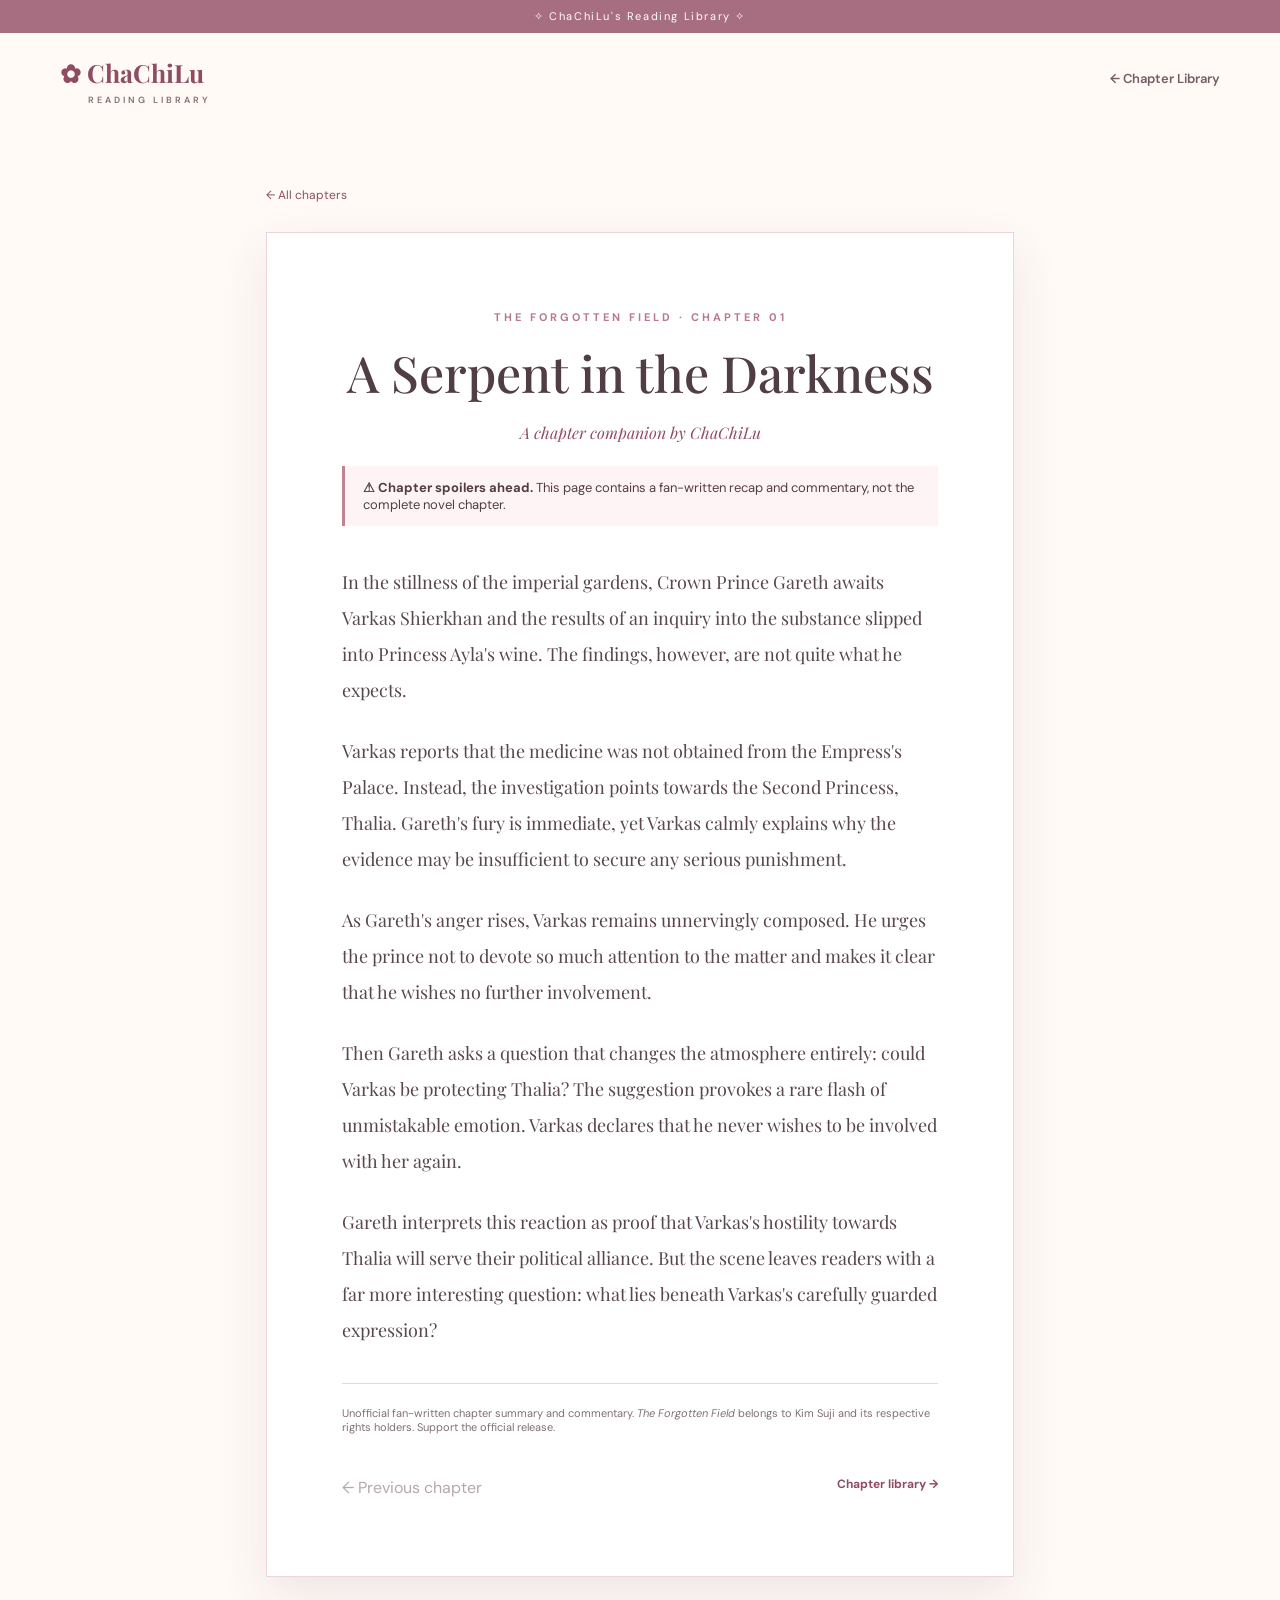
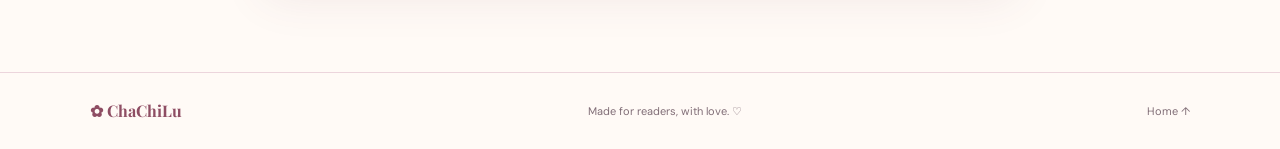
==== chapters/chapter-1.html @ 2f3c21c4 "Add files via upload" ====
<!doctype html><html lang="en"><head><meta charset="utf-8"><meta name="viewport" content="width=device-width,initial-scale=1"><title>Chapter 1 — A Serpent in the Darkness | ChaChiLu</title><link rel="stylesheet" href="../styles.css"></head><body><div class="announcement">✧ ChaChiLu's Reading Library ✧</div><header class="header"><a class="brand" href="../index.html">✿ ChaChiLu <span>READING LIBRARY</span></a><nav style="display:flex"><a href="../index.html#chapters">← Chapter Library</a></nav></header><main class="reader"><a class="reader-top" href="../index.html#chapters">← All chapters</a><article class="reader-panel"><span class="eyebrow">THE FORGOTTEN FIELD · CHAPTER 01</span><h1>A Serpent in the Darkness</h1><p class="subtitle">A chapter companion by ChaChiLu</p><div class="spoiler"><strong>⚠ Chapter spoilers ahead.</strong> This page contains a fan-written recap and commentary, not the complete novel chapter.</div><div class="reader-body"><p>In the stillness of the imperial gardens, Crown Prince Gareth awaits Varkas Shierkhan and the results of an inquiry into the substance slipped into Princess Ayla's wine. The findings, however, are not quite what he expects.</p><p>Varkas reports that the medicine was not obtained from the Empress's Palace. Instead, the investigation points towards the Second Princess, Thalia. Gareth's fury is immediate, yet Varkas calmly explains why the evidence may be insufficient to secure any serious punishment.</p><p>As Gareth's anger rises, Varkas remains unnervingly composed. He urges the prince not to devote so much attention to the matter and makes it clear that he wishes no further involvement.</p><p>Then Gareth asks a question that changes the atmosphere entirely: could Varkas be protecting Thalia? The suggestion provokes a rare flash of unmistakable emotion. Varkas declares that he never wishes to be involved with her again.</p><p>Gareth interprets this reaction as proof that Varkas's hostility towards Thalia will serve their political alliance. But the scene leaves readers with a far more interesting question: what lies beneath Varkas's carefully guarded expression?</p></div><div class="reader-disclaimer">Unofficial fan-written chapter summary and commentary. <em>The Forgotten Field</em> belongs to Kim Suji and its respective rights holders. Support the official release.</div><div class="reader-nav"><span class="disabled">← Previous chapter</span><a href="../index.html#chapters">Chapter library →</a></div></article></main><footer>✿ ChaChiLu <span>Made for readers, with love. ♡</span><a href="../index.html">Home ↑</a></footer></body></html>
---- styles.css ----
@import url('https://fonts.googleapis.com/css2?family=DM+Sans:wght@400;500;600;700&family=Great+Vibes&family=Playfair+Display:ital,wght@0,400;0,500;0,600;0,700;1,400;1,500&display=swap');
:root{--pink:#b9798b;--rose:#8e4d63;--cream:#fffaf6;--paper:#fffdfb;--ink:#513d46;--muted:#816e77;--line:#ecd5dc;--shadow:0 18px 45px rgba(119,66,83,.11)}*{box-sizing:border-box}html{scroll-behavior:smooth}body{margin:0;background:var(--cream);color:var(--ink);font-family:'DM Sans',sans-serif;line-height:1.7}a{color:inherit;text-decoration:none}.announcement{background:#a76d80;color:white;text-align:center;padding:7px 12px;font-size:11px;letter-spacing:1.6px}.header{display:flex;align-items:center;justify-content:space-between;gap:20px;max-width:1220px;margin:auto;padding:19px 30px}.brand{font-family:'Playfair Display',serif;font-weight:700;font-size:25px;color:var(--rose);white-space:nowrap}.brand span{display:block;font:600 9px 'DM Sans',sans-serif;letter-spacing:3px;margin-left:28px;color:var(--muted)}nav{display:flex;gap:32px}nav a{font-size:13px;font-weight:600;color:#745c66}nav a:hover{color:var(--rose)}.menu{display:none;background:transparent;border:0;color:var(--rose);font-size:26px}.hero{position:relative;overflow:hidden;min-height:640px;background:radial-gradient(circle at 0 95%,#f2d7dd 0,transparent 38%),linear-gradient(115deg,#fffaf7,#f9e8eb);border-top:1px solid var(--line);border-bottom:1px solid var(--line);display:grid;grid-template-columns:1.15fr .85fr;align-items:center;gap:40px;padding:60px max(32px,calc((100vw - 1120px)/2))}.hero:before,.hero:after{content:'❀';position:absolute;color:#ddb5c0;opacity:.25;font-size:210px;pointer-events:none}.hero:before{left:-70px;bottom:-90px}.hero:after{right:-65px;top:-105px}.hero-copy,.cover-wrap{position:relative;z-index:1}.eyebrow{font-size:11px;letter-spacing:3px;font-weight:700;color:var(--pink)}h1,h2,h3{font-family:'Playfair Display',serif;line-height:1.2}h1{font-size:clamp(45px,5.5vw,77px);font-weight:500;letter-spacing:-2px;margin:24px 0 8px}h1 em{display:block;color:var(--rose);font-weight:400}.flourish{color:#c995a4;letter-spacing:3px;margin:22px 0}.hero-lead{font-family:'Playfair Display',serif;font-style:italic;font-size:23px;color:var(--rose)}.hero-copy>p:not(.hero-lead){max-width:480px;color:var(--muted);font-size:14px}.actions{display:flex;gap:12px;flex-wrap:wrap;margin-top:30px}.btn{padding:13px 22px;border-radius:4px;font-size:12px;font-weight:700;letter-spacing:.4px}.primary{background:var(--rose);color:white}.secondary{border:1px solid #cda5b1;color:var(--rose);background:#fff9f8}.btn:hover{filter:brightness(.95)}.mini{margin-top:30px;font-size:11px;color:#ad8591}.cover-wrap{max-width:345px;justify-self:center;width:100%}.cover-frame{position:relative;border:9px solid #fff;border-radius:180px 180px 10px 10px;box-shadow:var(--shadow);overflow:hidden;aspect-ratio:3/4.1;background:#caa7ad}.cover-frame img{width:100%;height:100%;object-fit:cover;object-position:center}.cover-label{position:absolute;bottom:0;left:0;right:0;text-align:center;padding:30px 5px 16px;background:linear-gradient(transparent,rgba(29,18,26,.85));color:white;font:600 17px 'Playfair Display',serif;letter-spacing:2px}.cover-label small{display:block;font:500 8px 'DM Sans',sans-serif;letter-spacing:2px;margin-top:4px}.cover-caption{text-align:center;color:#9b8490;font-size:10px;margin-top:10px}.library{max-width:1150px;margin:auto;padding:95px 30px}.section-top{text-align:center}.section-top h2,.about h2{font-size:clamp(30px,4vw,46px);font-weight:500;margin:14px 0}.section-top p{color:var(--muted);font-size:14px}.controls{display:flex;justify-content:space-between;align-items:center;gap:20px;margin:45px 0 25px}.search{display:flex;align-items:center;gap:12px;border:1px solid var(--line);background:white;border-radius:7px;padding:12px 17px;max-width:460px;flex:1;color:var(--rose)}.search span{font-size:24px;line-height:1}.search input{width:100%;outline:0;border:0;font:13px 'DM Sans',sans-serif;color:var(--ink)}.count{font-size:12px;color:var(--muted)}.chapter-grid{display:grid;grid-template-columns:repeat(3,minmax(0,1fr));gap:20px}.chapter-card{background:var(--paper);padding:29px;border:1px solid var(--line);border-radius:10px;box-shadow:0 6px 24px rgba(119,66,83,.04);transition:transform .2s,box-shadow .2s}.chapter-card:hover{transform:translateY(-4px);box-shadow:var(--shadow)}.chapter-kicker{color:var(--pink);letter-spacing:2px;font-size:10px;font-weight:700}.chapter-card h3{font-size:23px;font-weight:500;margin:18px 0 10px}.chapter-card p{color:var(--muted);font-size:13px;min-height:45px}.chapter-link{display:inline-block;color:var(--rose);font-size:12px;font-weight:700;margin-top:14px}.empty,.note{text-align:center;color:var(--muted);font-size:13px;margin-top:35px}.about{background:#f5e3e7;padding:80px 24px}.about-card{max-width:780px;margin:auto;text-align:center;border:1px solid #d9aebc;background:rgba(255,253,251,.6);padding:55px 60px;outline:7px solid rgba(255,255,255,.35)}.about-card p{font-size:14px;color:#715763}.signature{font-family:'Great Vibes',cursive;font-size:30px!important;color:var(--rose)!important}.credits{max-width:920px;margin:auto;padding:70px 30px}.credits h2{font-size:28px;font-weight:500}.credits p{font-size:12px;color:var(--muted)}footer{border-top:1px solid var(--line);padding:24px max(25px,calc((100vw - 1100px)/2));display:flex;justify-content:space-between;align-items:center;gap:15px;color:var(--rose);font-family:'Playfair Display',serif;font-weight:700}footer span,footer a{font:11px 'DM Sans',sans-serif;color:var(--muted)}.reader{max-width:800px;margin:55px auto 95px;padding:0 26px}.reader-top{color:var(--rose);font-size:12px}.reader-panel{margin-top:25px;background:white;border:1px solid var(--line);box-shadow:var(--shadow);padding:clamp(25px,6vw,75px)}.reader-panel .eyebrow{text-align:center;display:block}.reader-panel h1{font-size:clamp(34px,5vw,50px);text-align:center;letter-spacing:0;margin:16px 0}.reader-panel .subtitle{text-align:center;font-family:'Playfair Display',serif;color:var(--rose);font-style:italic}.reader-body{font-family:'Playfair Display',serif;font-size:18px;line-height:2;color:#59454e;margin-top:38px}.reader-body p{margin:0 0 25px}.spoiler{background:#fff4f5;border-left:3px solid #bf8395;padding:13px 18px;font:13px 'DM Sans',sans-serif;margin:20px 0}.reader-nav{display:flex;justify-content:space-between;gap:10px;margin-top:40px}.reader-nav a{color:var(--rose);font-size:12px;font-weight:700}.reader-nav .disabled{color:#b7a6ae}.reader-disclaimer{font:11px 'DM Sans',sans-serif;color:var(--muted);border-top:1px solid var(--line);padding-top:22px;margin-top:35px}@media(max-width:800px){.hero{grid-template-columns:1fr;text-align:center;padding:55px 25px}.hero-copy>p:not(.hero-lead){margin-left:auto;margin-right:auto}.actions{justify-content:center}.cover-wrap{max-width:280px}.chapter-grid{grid-template-columns:repeat(2,minmax(0,1fr))}.header{padding:15px 20px}.menu{display:block}nav{display:none;position:absolute;top:104px;left:0;right:0;z-index:10;background:var(--cream);padding:22px;box-shadow:var(--shadow);flex-direction:column;gap:18px}nav.open{display:flex}}@media(max-width:550px){.chapter-grid{grid-template-columns:1fr}.controls{align-items:stretch;flex-direction:column}.count{text-align:right}.library{padding:65px 20px}.about-card{padding:35px 22px}footer{flex-wrap:wrap}.reader{margin-top:30px}}

/* Original text-only floral cover, no copyrighted images */
.cover-frame{background:radial-gradient(circle at 50% 30%,#fff9f5 0%,#f6dbe3 52%,#dcaebd 100%);border:9px solid white;}
.ornate-art{height:100%;display:flex;flex-direction:column;align-items:center;justify-content:center;text-align:center;color:#98576d;border:2px solid rgba(166,99,120,.4);margin:13px;border-radius:160px 160px 4px 4px;padding:20px 8px;gap:12px;}
.ornate-top{font-size:25px;letter-spacing:12px}.ornate-flower{font-size:100px;line-height:1;color:#c17c94;text-shadow:0 4px 15px #fff}.ornate-name{font:italic 37px Georgia,serif}.ornate-line{letter-spacing:9px}.ornate-bottom{font-size:9px;letter-spacing:2px}.cover-label{background:linear-gradient(transparent,rgba(105,49,75,.82));}
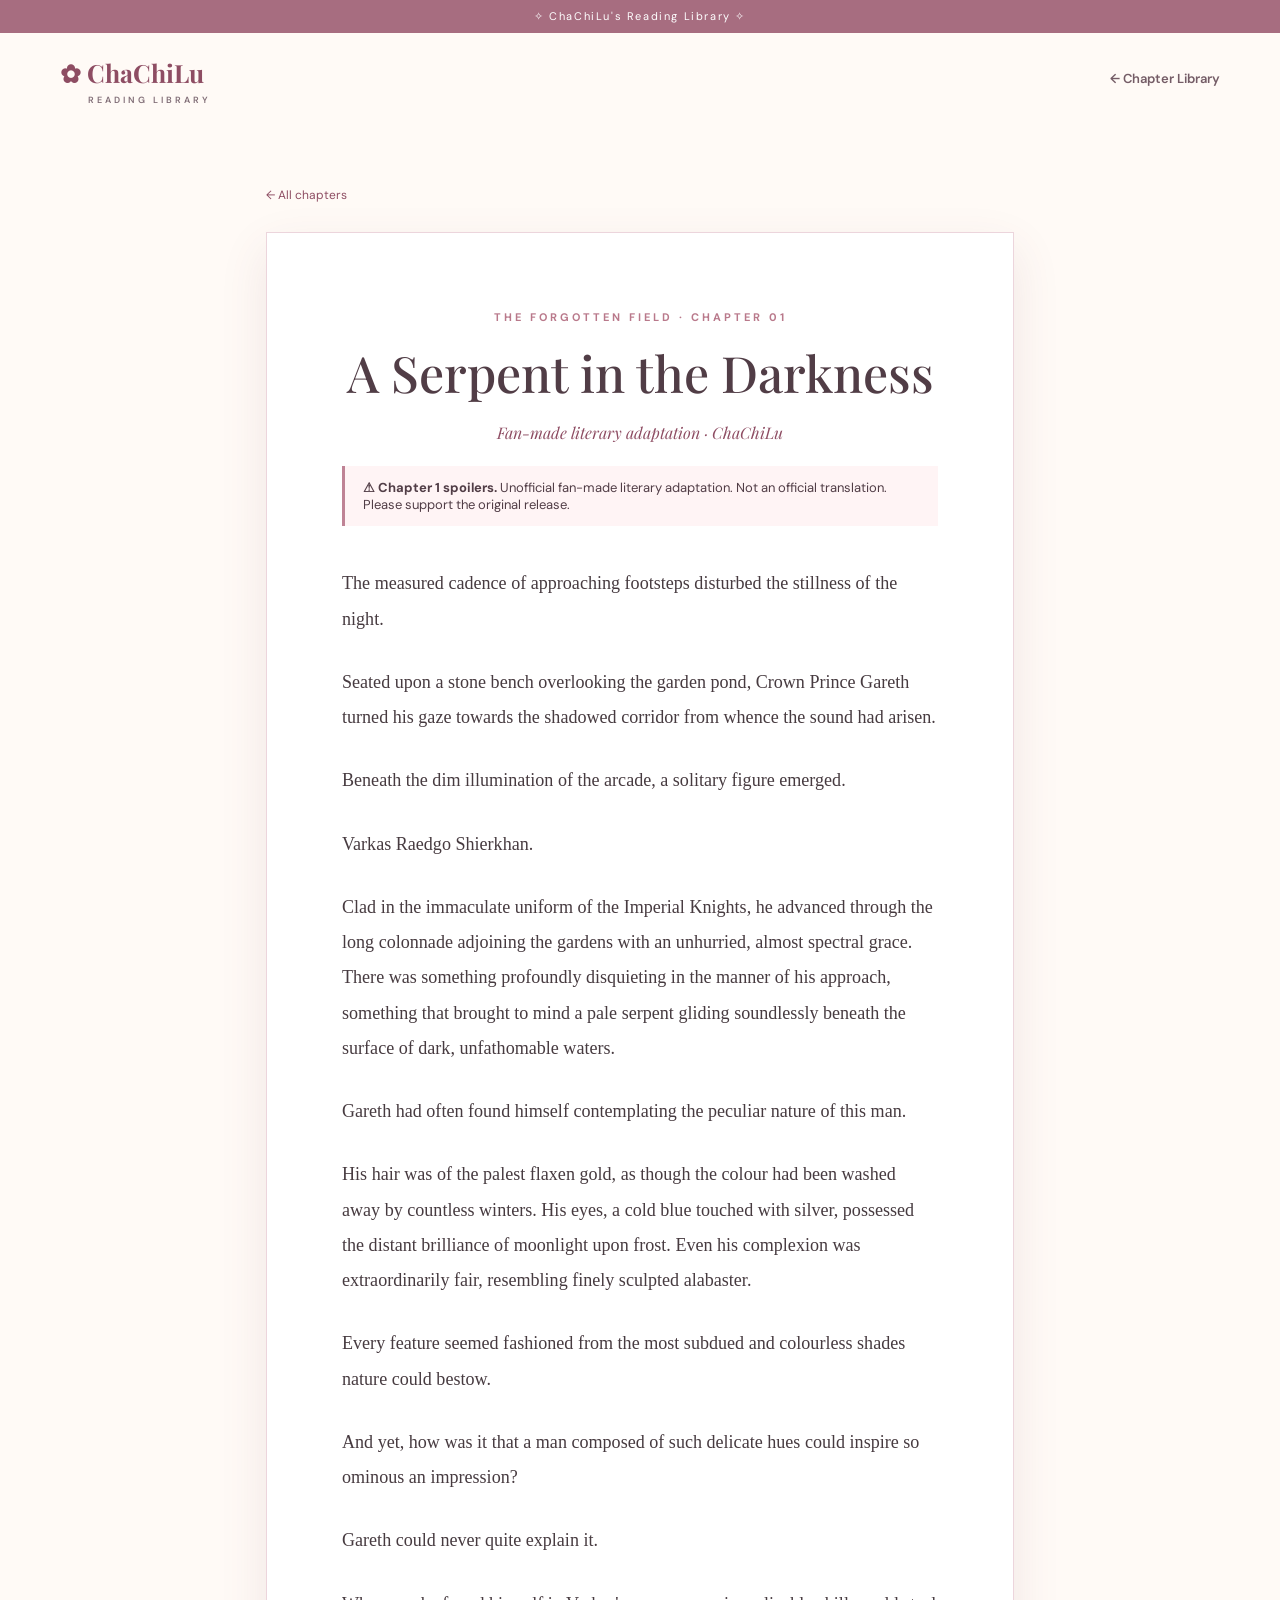
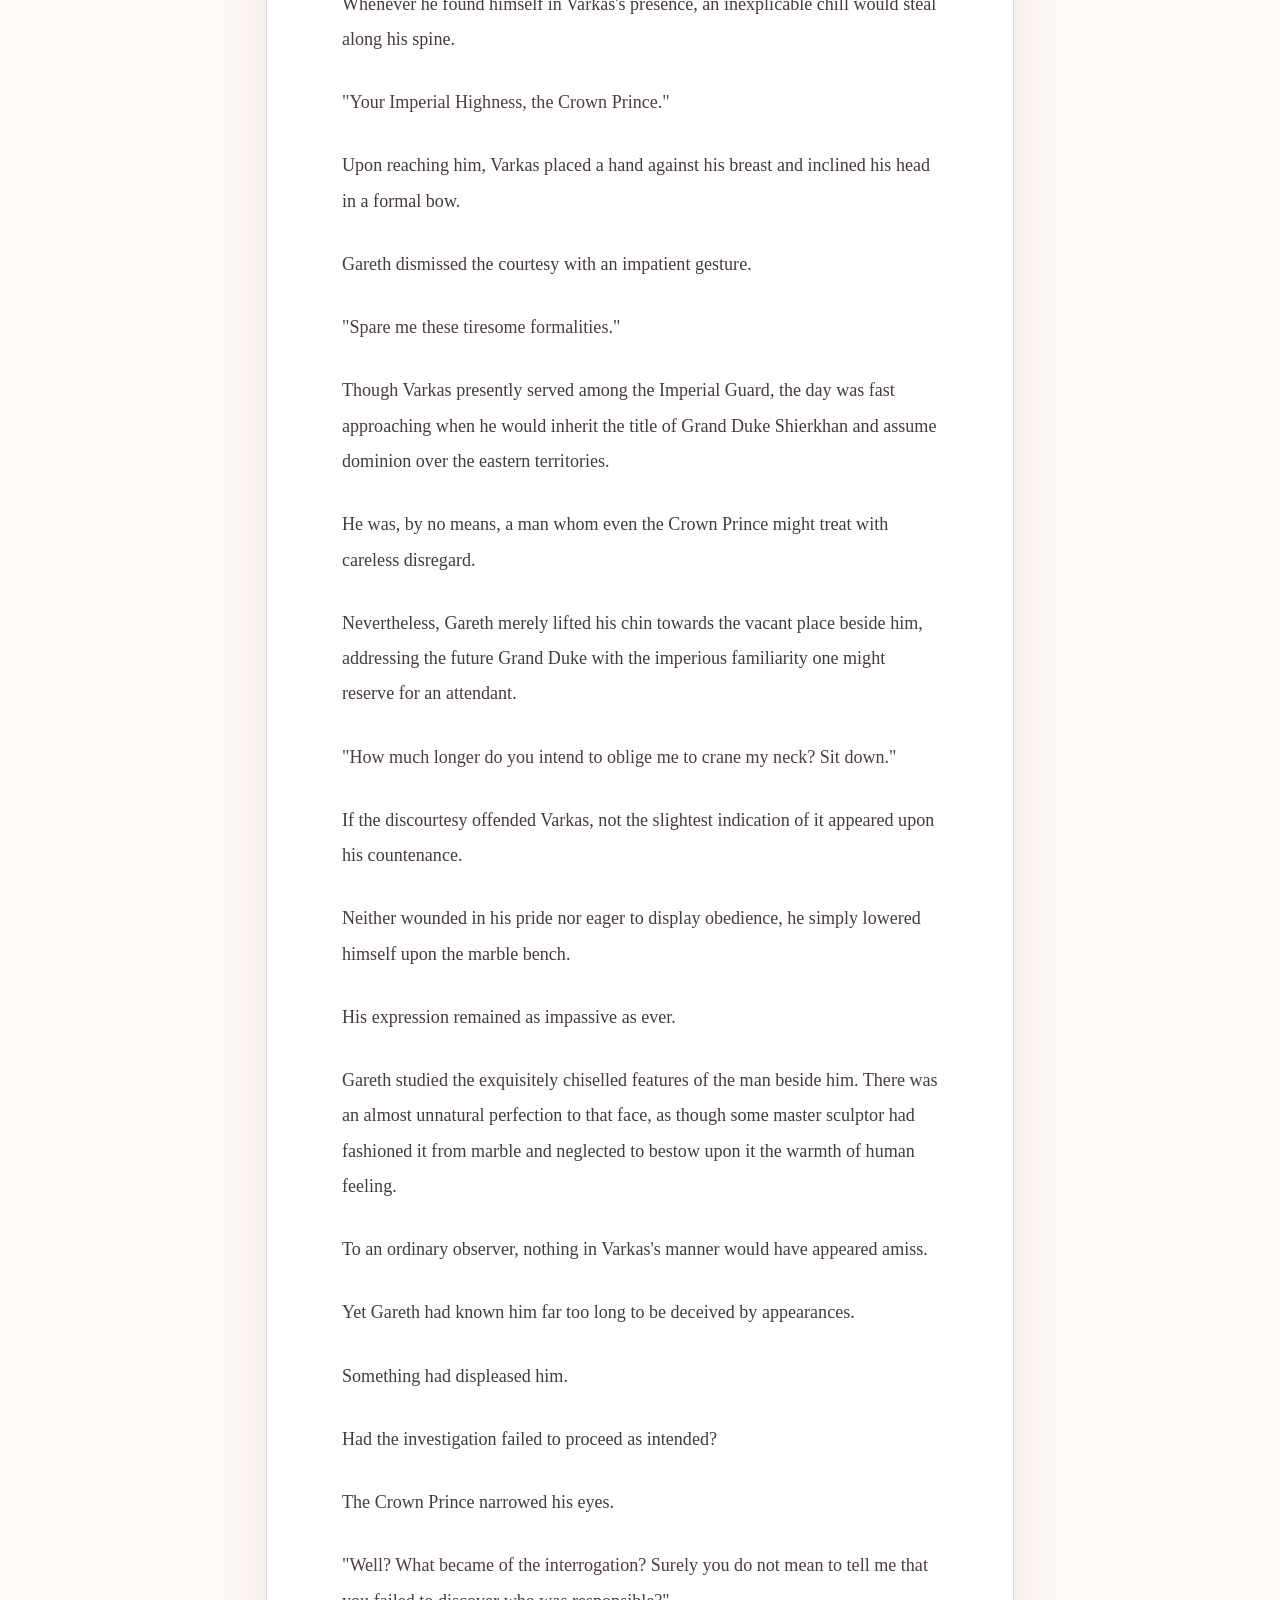
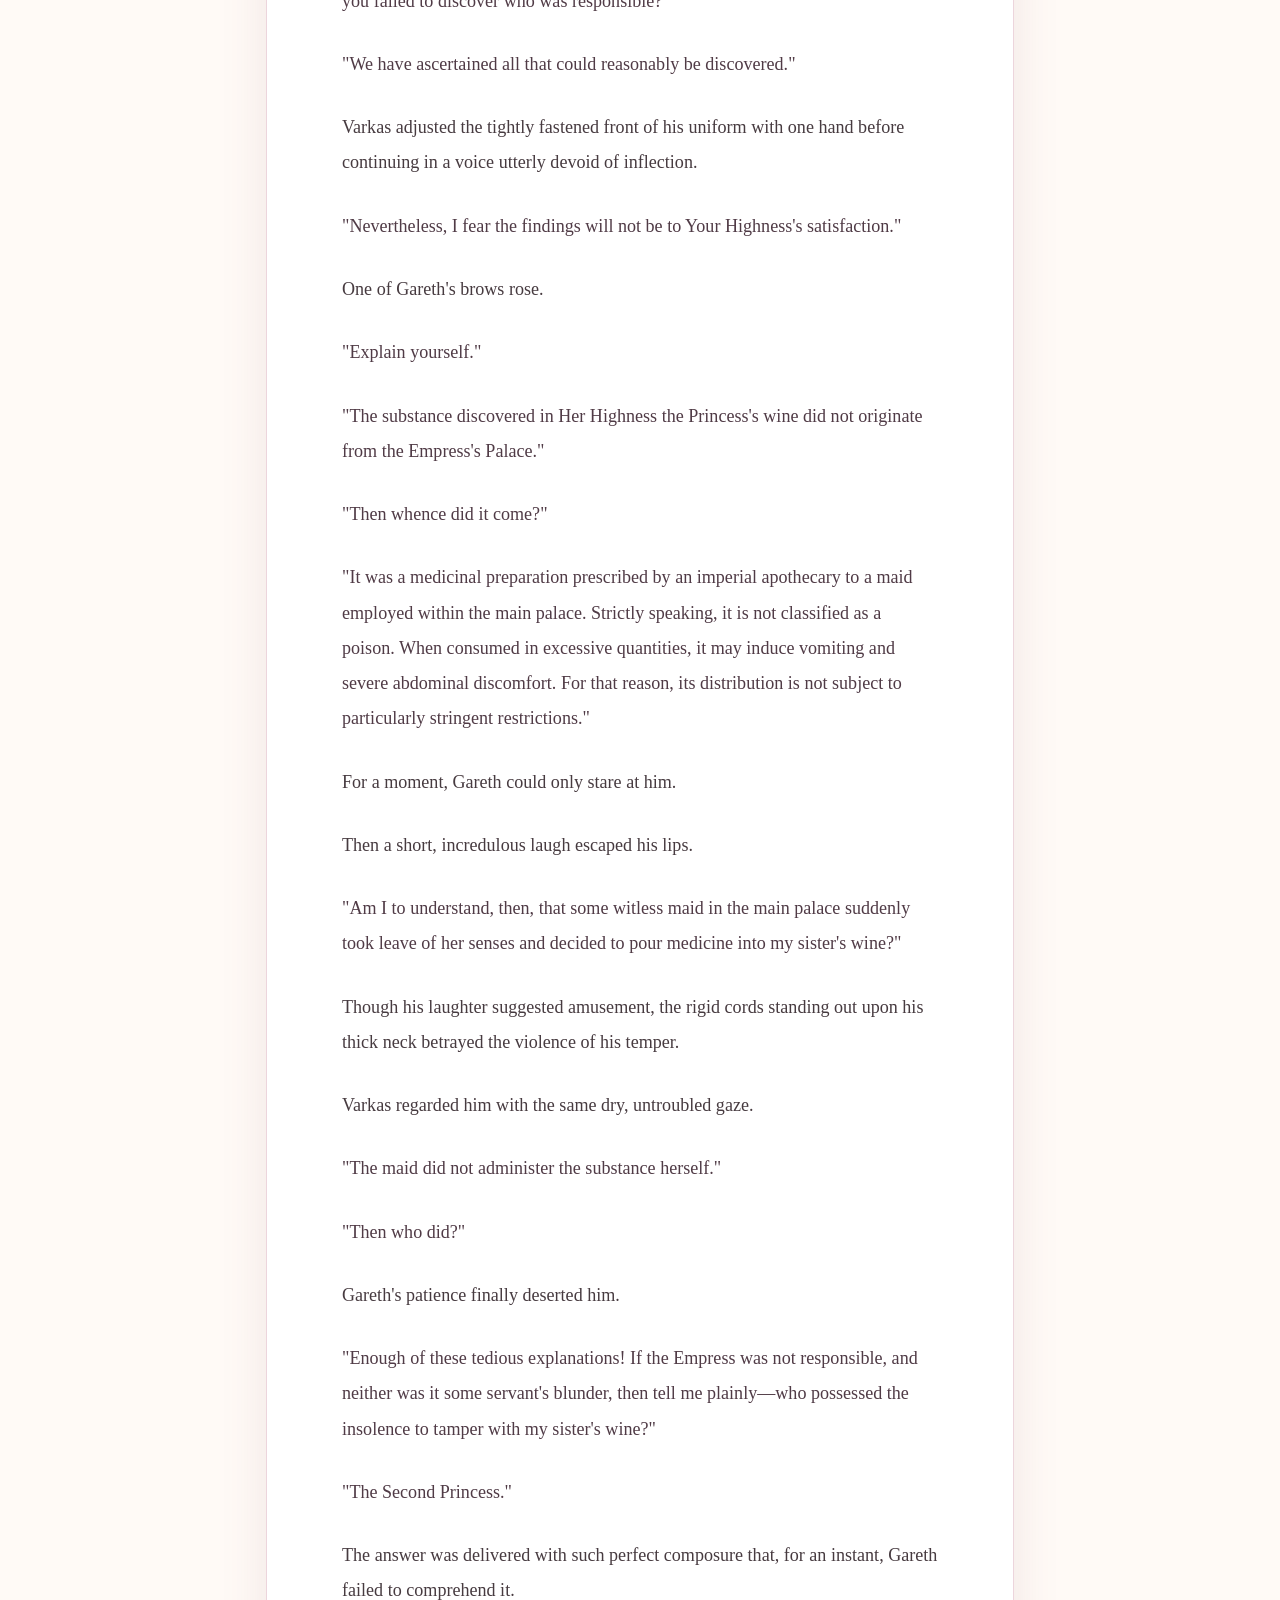
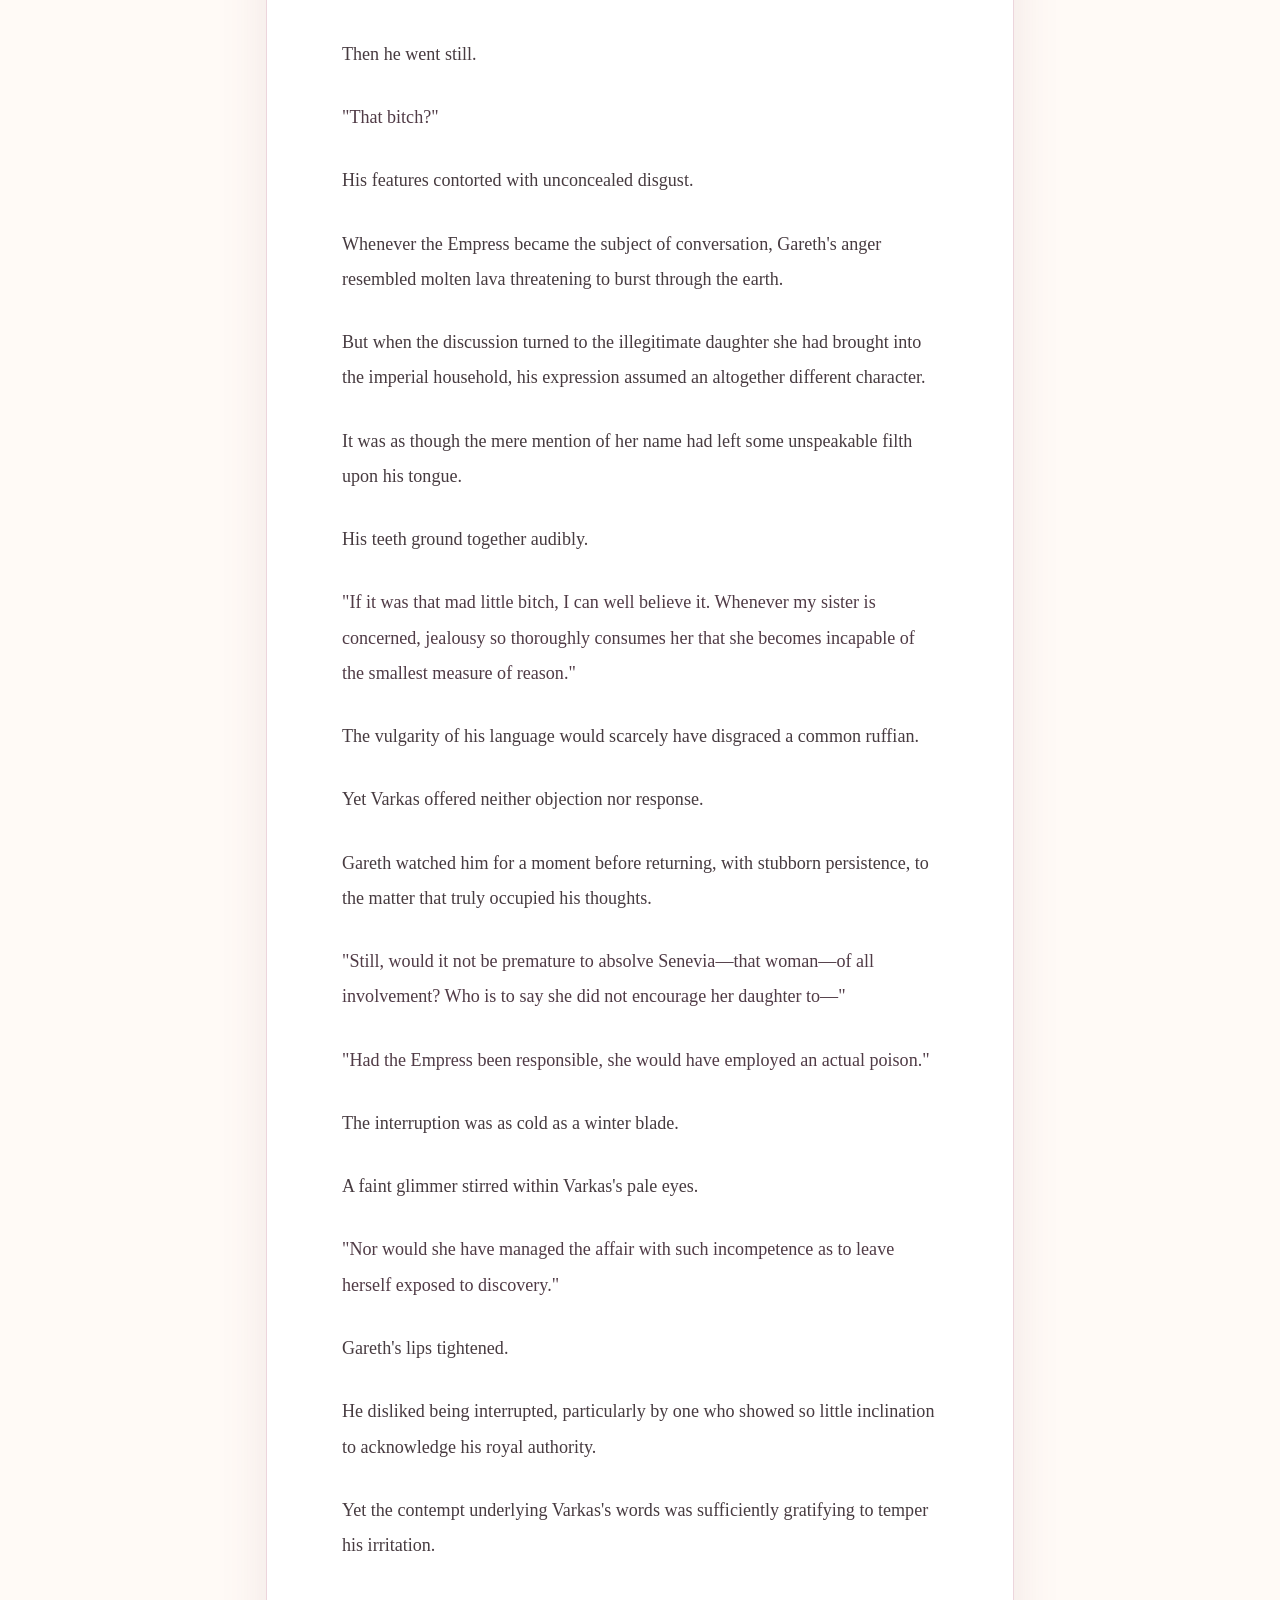
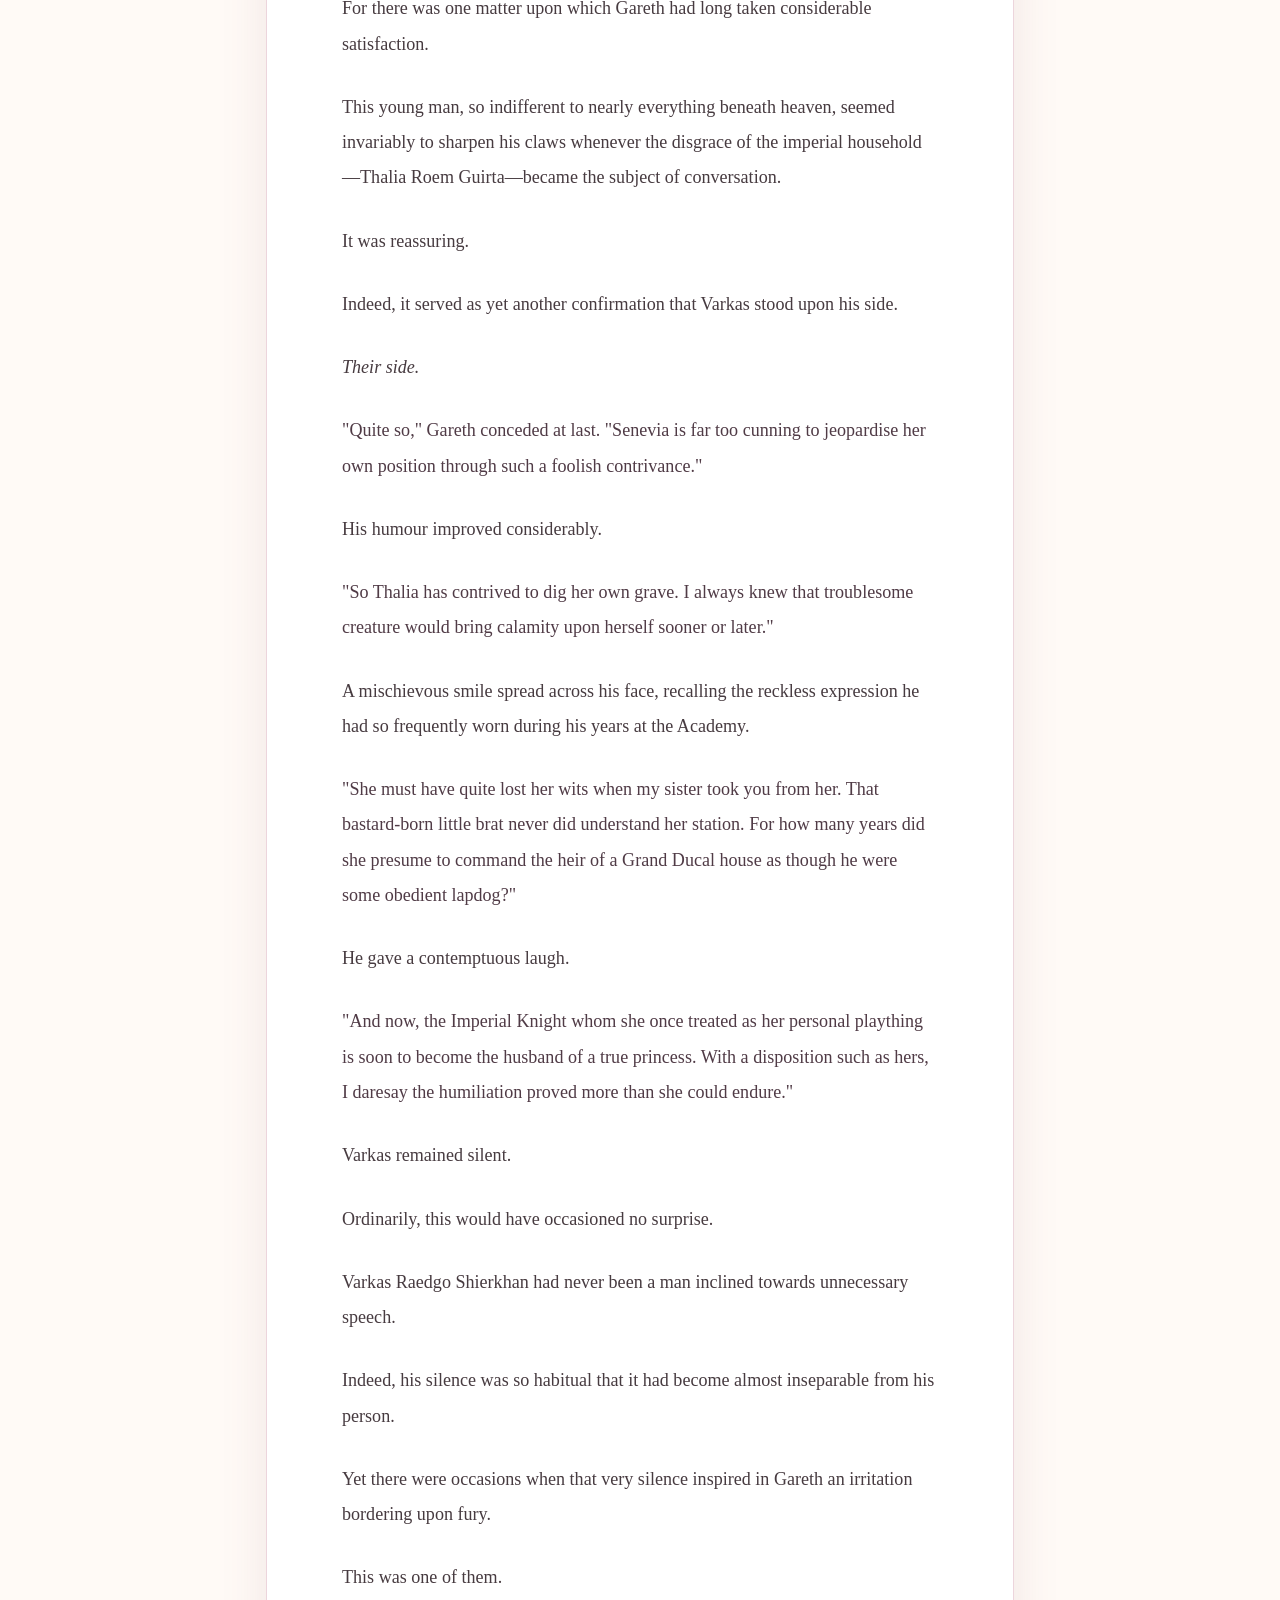
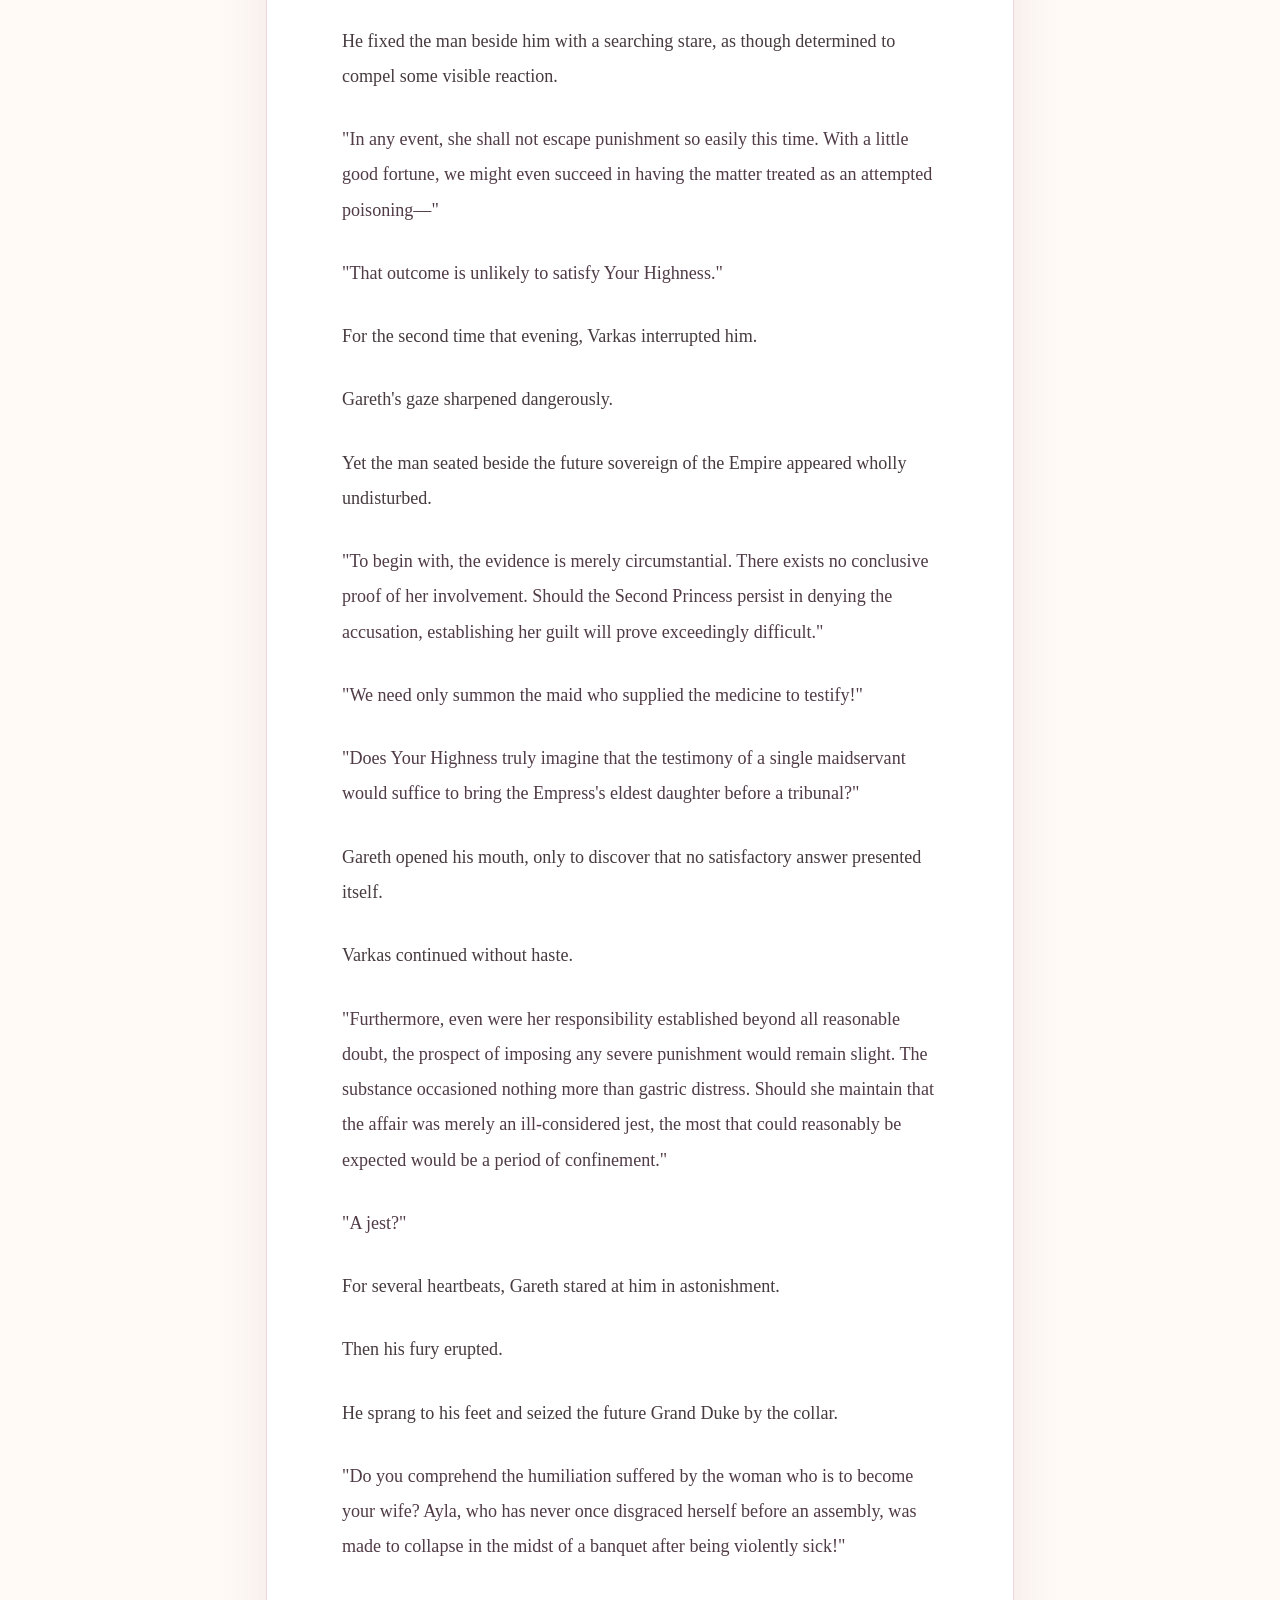
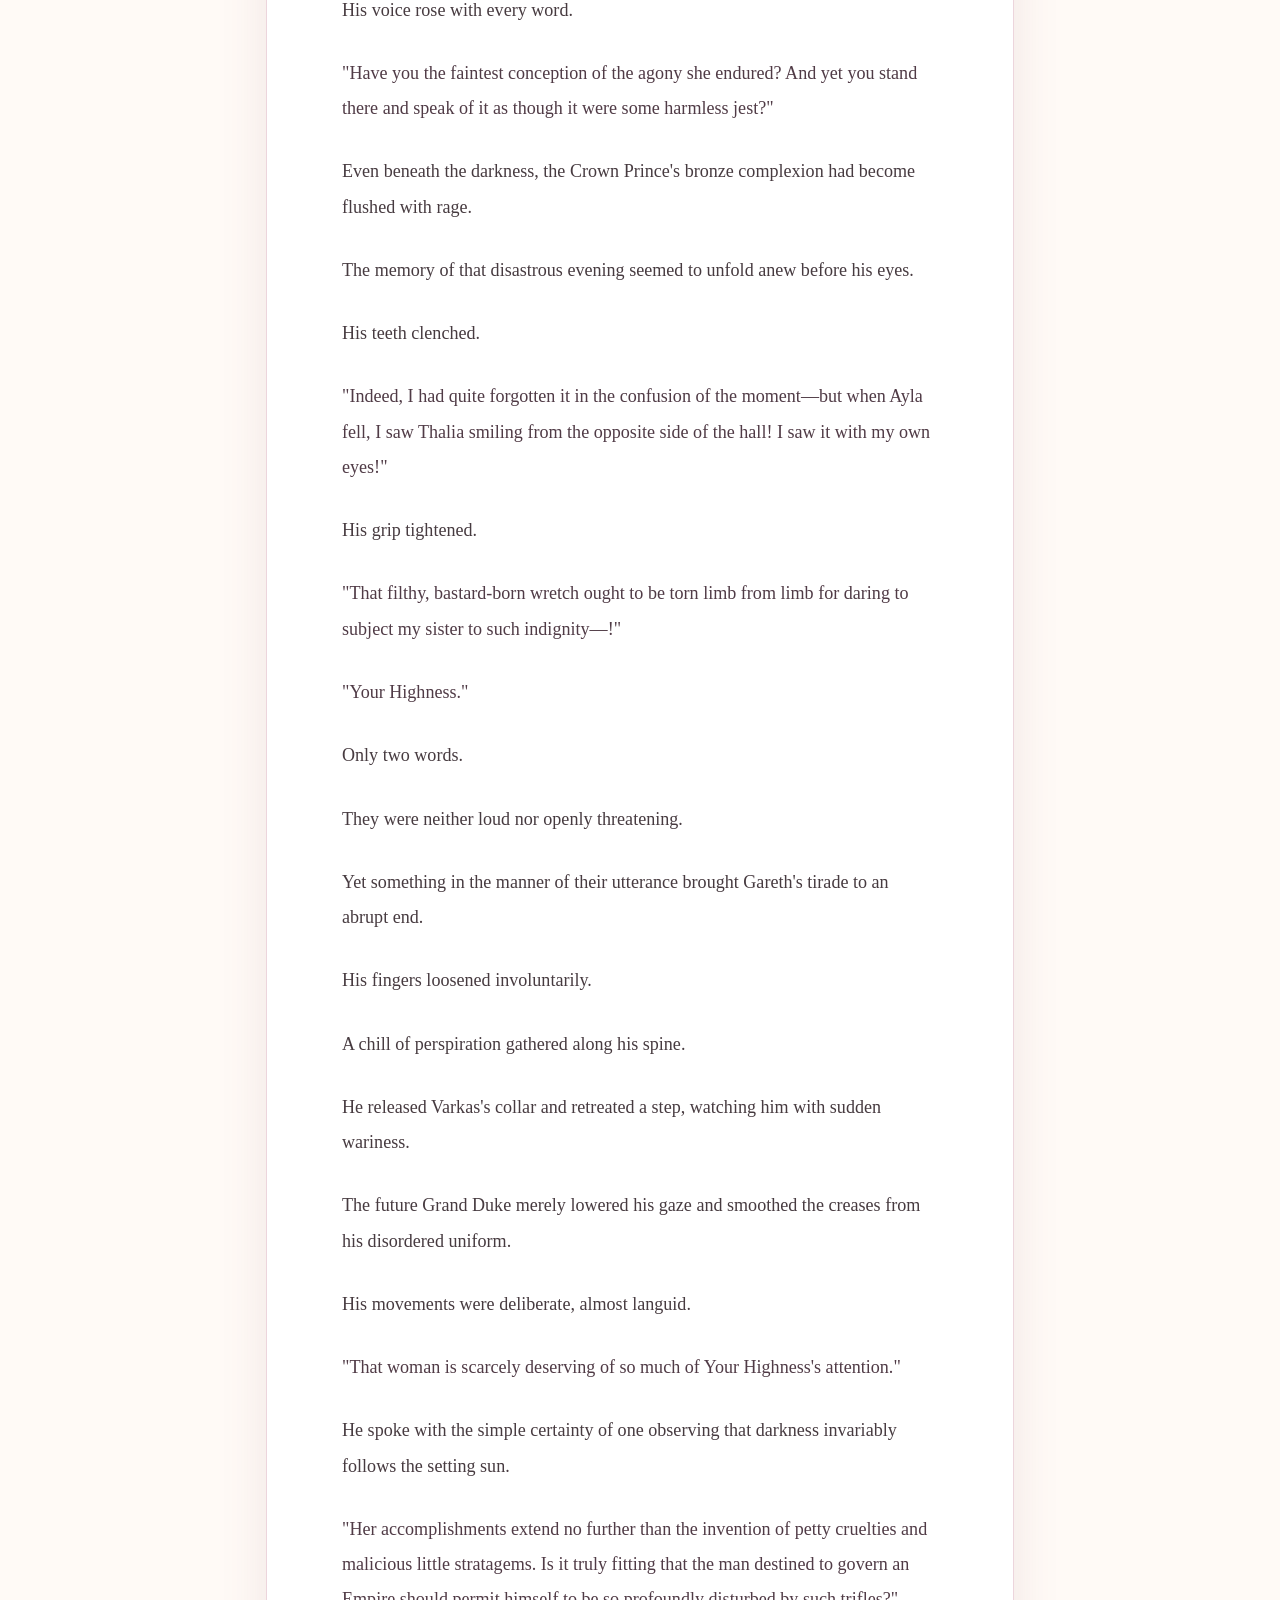
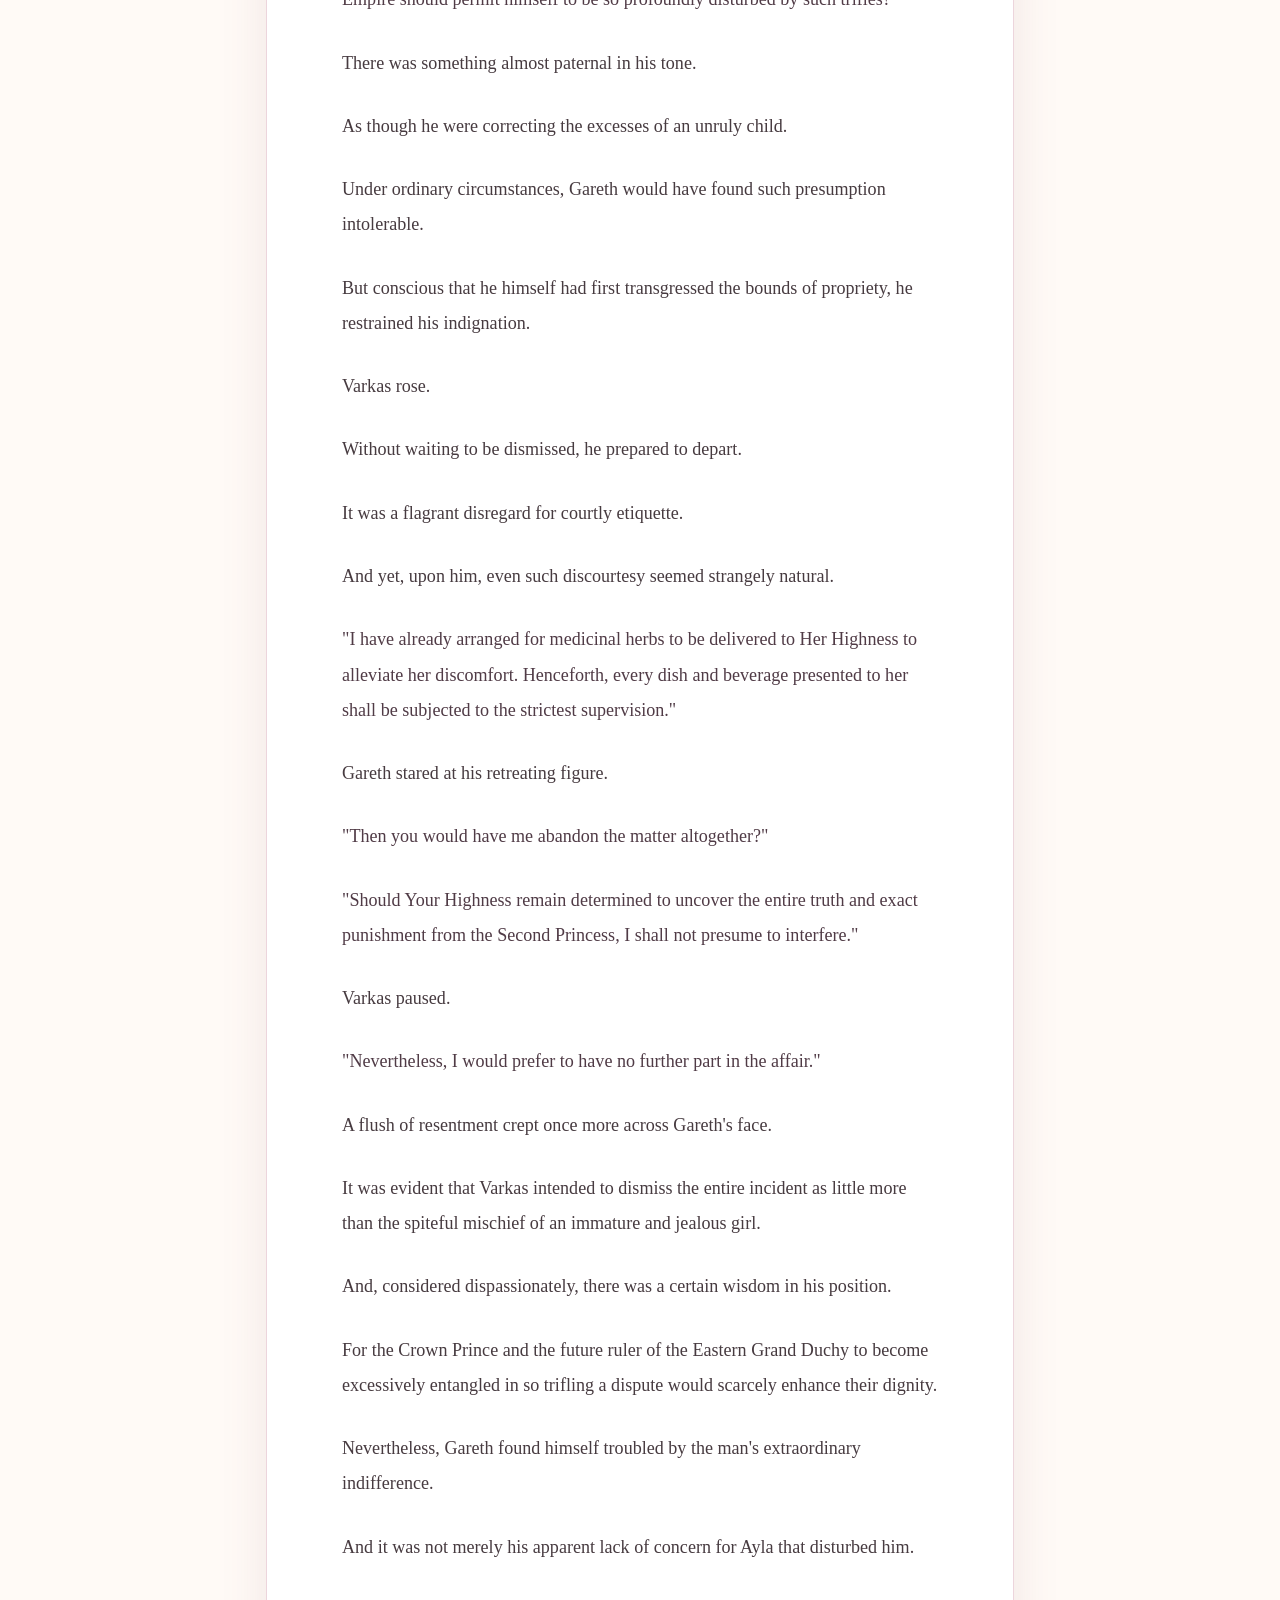
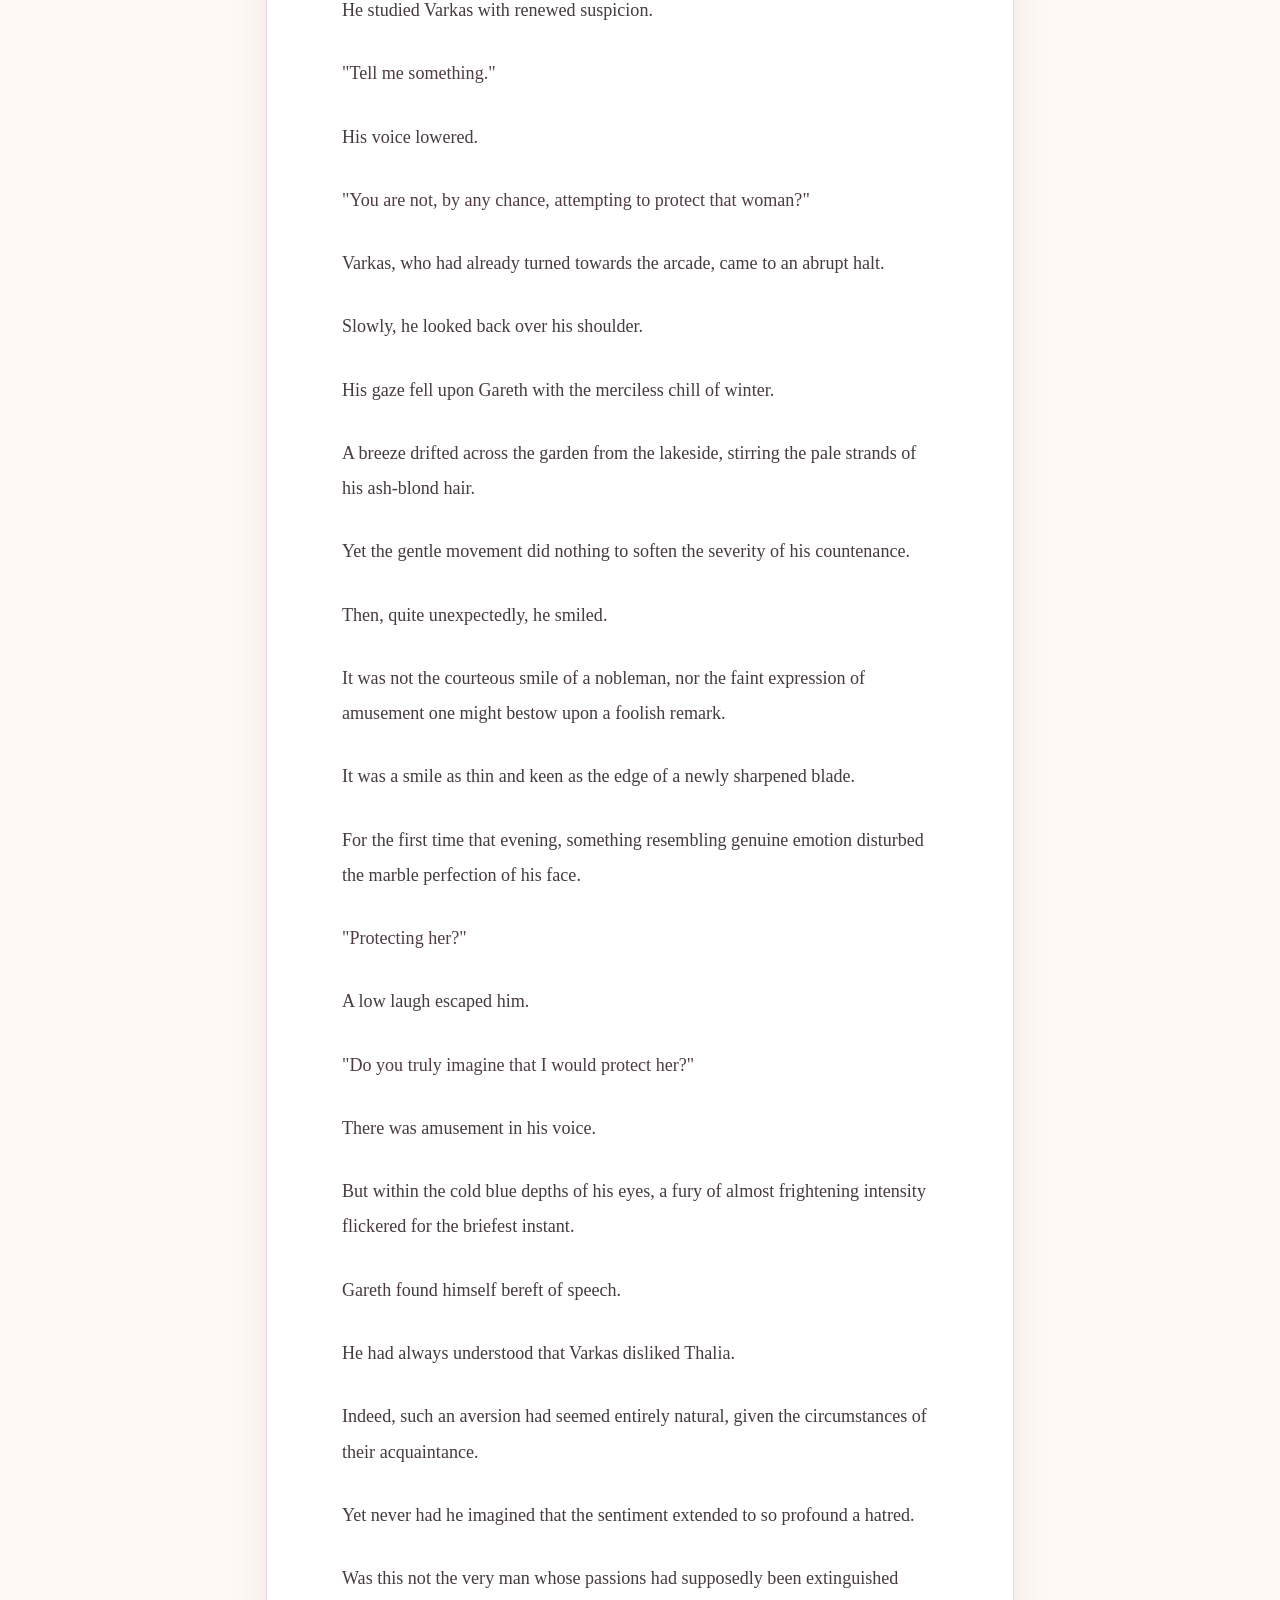
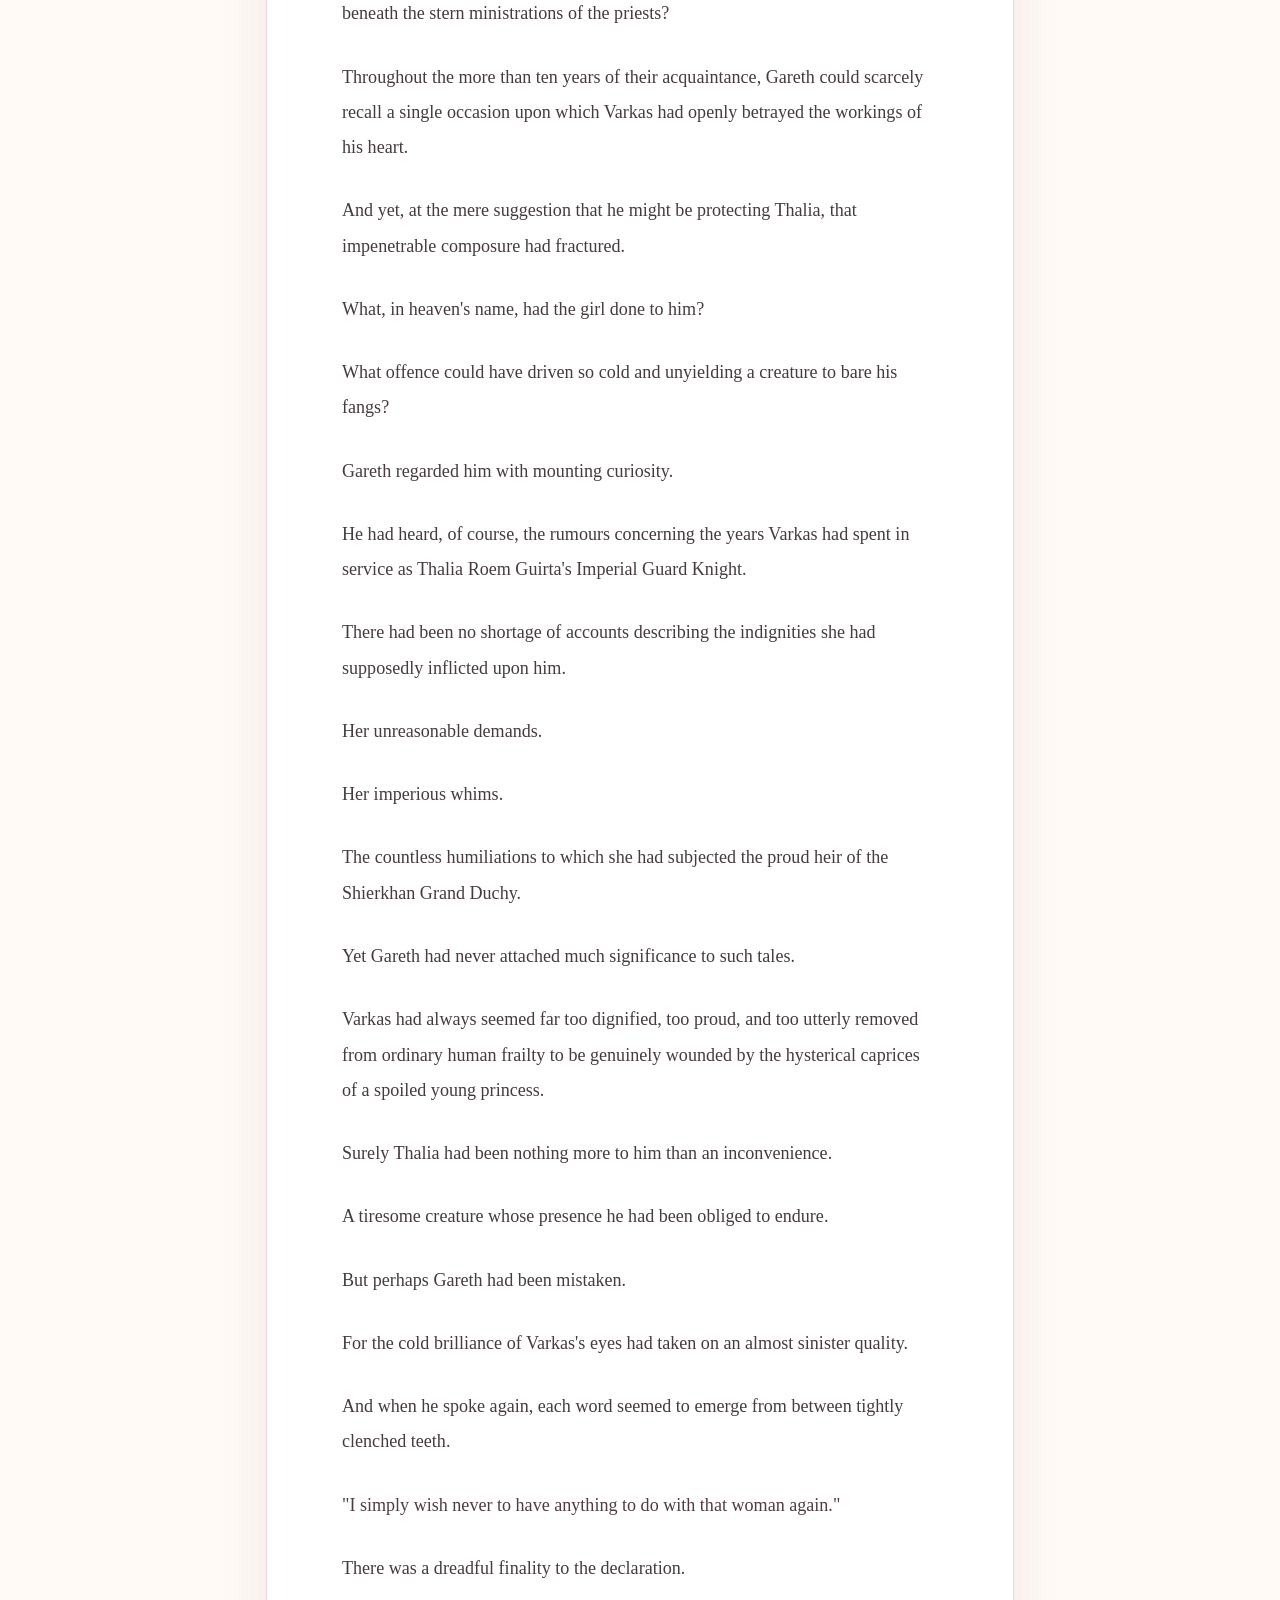
==== commit b63fcc13: "Update chapter-1.html" ====
--- a/chapters/chapter-1.html
+++ b/chapters/chapter-1.html
@@ -1 +1,244 @@
-<!doctype html><html lang="en"><head><meta charset="utf-8"><meta name="viewport" content="width=device-width,initial-scale=1"><title>Chapter 1 — A Serpent in the Darkness | ChaChiLu</title><link rel="stylesheet" href="../styles.css"></head><body><div class="announcement">✧ ChaChiLu's Reading Library ✧</div><header class="header"><a class="brand" href="../index.html">✿ ChaChiLu <span>READING LIBRARY</span></a><nav style="display:flex"><a href="../index.html#chapters">← Chapter Library</a></nav></header><main class="reader"><a class="reader-top" href="../index.html#chapters">← All chapters</a><article class="reader-panel"><span class="eyebrow">THE FORGOTTEN FIELD · CHAPTER 01</span><h1>A Serpent in the Darkness</h1><p class="subtitle">A chapter companion by ChaChiLu</p><div class="spoiler"><strong>⚠ Chapter spoilers ahead.</strong> This page contains a fan-written recap and commentary, not the complete novel chapter.</div><div class="reader-body"><p>In the stillness of the imperial gardens, Crown Prince Gareth awaits Varkas Shierkhan and the results of an inquiry into the substance slipped into Princess Ayla's wine. The findings, however, are not quite what he expects.</p><p>Varkas reports that the medicine was not obtained from the Empress's Palace. Instead, the investigation points towards the Second Princess, Thalia. Gareth's fury is immediate, yet Varkas calmly explains why the evidence may be insufficient to secure any serious punishment.</p><p>As Gareth's anger rises, Varkas remains unnervingly composed. He urges the prince not to devote so much attention to the matter and makes it clear that he wishes no further involvement.</p><p>Then Gareth asks a question that changes the atmosphere entirely: could Varkas be protecting Thalia? The suggestion provokes a rare flash of unmistakable emotion. Varkas declares that he never wishes to be involved with her again.</p><p>Gareth interprets this reaction as proof that Varkas's hostility towards Thalia will serve their political alliance. But the scene leaves readers with a far more interesting question: what lies beneath Varkas's carefully guarded expression?</p></div><div class="reader-disclaimer">Unofficial fan-written chapter summary and commentary. <em>The Forgotten Field</em> belongs to Kim Suji and its respective rights holders. Support the official release.</div><div class="reader-nav"><span class="disabled">← Previous chapter</span><a href="../index.html#chapters">Chapter library →</a></div></article></main><footer>✿ ChaChiLu <span>Made for readers, with love. ♡</span><a href="../index.html">Home ↑</a></footer></body></html>
+<!doctype html>
+<html lang="en">
+<head>
+  <meta charset="utf-8">
+  <meta name="viewport" content="width=device-width, initial-scale=1">
+  <meta name="description" content="ChaChiLu's Chapter 1 reading companion for The Forgotten Field: A Serpent in the Darkness.">
+  <title>Chapter 1 — A Serpent in the Darkness | ChaChiLu</title>
+  <link rel="stylesheet" href="../styles.css">
+  <style>
+    .novel-reading {max-width: 670px; margin: 2.5rem auto 0; color: #473b40; font-family: Georgia, 'Times New Roman', serif; font-size: 1.13rem; line-height: 1.95;}
+    .novel-reading p {margin: 0 0 1.55em;}
+    .novel-reading h2 {font-size: 1.4rem; margin: 2.6rem 0 1.1rem; line-height: 1.35; color: #7e4960; font-weight: normal; text-align: center;}
+    .novel-reading .scene-break {text-align:center; color:#bd8298; margin:2.2rem 0; letter-spacing:.6em;}
+    .reader-panel {overflow-wrap:break-word;}
+    .chapter-credit {font-size:.92rem; color:#926f7c; text-align:center; margin-top:1.5rem;}
+    .novel-reading .dialogue{color:#503b46;} .novel-reading .thought{font-style:italic;} .novel-reading .ending{text-align:center;color:#87556b;font-variant:small-caps;letter-spacing:.1em;}
+    @media(max-width:600px){.novel-reading{font-size:1.06rem;line-height:1.85;margin-top:1.5rem}}
+  </style>
+</head>
+<body>
+  <div class="announcement">✧ ChaChiLu's Reading Library ✧</div>
+  <header class="header">
+    <a class="brand" href="../index.html">✿ ChaChiLu <span>READING LIBRARY</span></a>
+    <nav style="display:flex"><a href="../index.html#chapters">← Chapter Library</a></nav>
+  </header>
+  <main class="reader">
+    <a class="reader-top" href="../index.html#chapters">← All chapters</a>
+    <article class="reader-panel">
+      <span class="eyebrow">THE FORGOTTEN FIELD · CHAPTER 01</span>
+      <h1>A Serpent in the Darkness</h1>
+      <p class="subtitle">Fan-made literary adaptation · ChaChiLu</p>
+      <div class="spoiler"><strong>⚠ Chapter 1 spoilers.</strong> Unofficial fan-made literary adaptation. Not an official translation. Please support the original release.</div>
+      <div class="novel-reading">
+        <p>The measured cadence of approaching footsteps disturbed the stillness of the night.</p>
+        <p>Seated upon a stone bench overlooking the garden pond, Crown Prince Gareth turned his gaze towards the shadowed corridor from whence the sound had arisen.</p>
+        <p>Beneath the dim illumination of the arcade, a solitary figure emerged.</p>
+        <p>Varkas Raedgo Shierkhan.</p>
+        <p>Clad in the immaculate uniform of the Imperial Knights, he advanced through the long colonnade adjoining the gardens with an unhurried, almost spectral grace. There was something profoundly disquieting in the manner of his approach, something that brought to mind a pale serpent gliding soundlessly beneath the surface of dark, unfathomable waters.</p>
+        <p>Gareth had often found himself contemplating the peculiar nature of this man.</p>
+        <p>His hair was of the palest flaxen gold, as though the colour had been washed away by countless winters. His eyes, a cold blue touched with silver, possessed the distant brilliance of moonlight upon frost. Even his complexion was extraordinarily fair, resembling finely sculpted alabaster.</p>
+        <p>Every feature seemed fashioned from the most subdued and colourless shades nature could bestow.</p>
+        <p>And yet, how was it that a man composed of such delicate hues could inspire so ominous an impression?</p>
+        <p>Gareth could never quite explain it.</p>
+        <p>Whenever he found himself in Varkas's presence, an inexplicable chill would steal along his spine.</p>
+        <p class="dialogue">"Your Imperial Highness, the Crown Prince."</p>
+        <p>Upon reaching him, Varkas placed a hand against his breast and inclined his head in a formal bow.</p>
+        <p>Gareth dismissed the courtesy with an impatient gesture.</p>
+        <p class="dialogue">"Spare me these tiresome formalities."</p>
+        <p>Though Varkas presently served among the Imperial Guard, the day was fast approaching when he would inherit the title of Grand Duke Shierkhan and assume dominion over the eastern territories.</p>
+        <p>He was, by no means, a man whom even the Crown Prince might treat with careless disregard.</p>
+        <p>Nevertheless, Gareth merely lifted his chin towards the vacant place beside him, addressing the future Grand Duke with the imperious familiarity one might reserve for an attendant.</p>
+        <p class="dialogue">"How much longer do you intend to oblige me to crane my neck? Sit down."</p>
+        <p>If the discourtesy offended Varkas, not the slightest indication of it appeared upon his countenance.</p>
+        <p>Neither wounded in his pride nor eager to display obedience, he simply lowered himself upon the marble bench.</p>
+        <p>His expression remained as impassive as ever.</p>
+        <p>Gareth studied the exquisitely chiselled features of the man beside him. There was an almost unnatural perfection to that face, as though some master sculptor had fashioned it from marble and neglected to bestow upon it the warmth of human feeling.</p>
+        <p>To an ordinary observer, nothing in Varkas's manner would have appeared amiss.</p>
+        <p>Yet Gareth had known him far too long to be deceived by appearances.</p>
+        <p>Something had displeased him.</p>
+        <p>Had the investigation failed to proceed as intended?</p>
+        <p>The Crown Prince narrowed his eyes.</p>
+        <p class="dialogue">"Well? What became of the interrogation? Surely you do not mean to tell me that you failed to discover who was responsible?"</p>
+        <p class="dialogue">"We have ascertained all that could reasonably be discovered."</p>
+        <p>Varkas adjusted the tightly fastened front of his uniform with one hand before continuing in a voice utterly devoid of inflection.</p>
+        <p class="dialogue">"Nevertheless, I fear the findings will not be to Your Highness's satisfaction."</p>
+        <p>One of Gareth's brows rose.</p>
+        <p class="dialogue">"Explain yourself."</p>
+        <p class="dialogue">"The substance discovered in Her Highness the Princess's wine did not originate from the Empress's Palace."</p>
+        <p class="dialogue">"Then whence did it come?"</p>
+        <p class="dialogue">"It was a medicinal preparation prescribed by an imperial apothecary to a maid employed within the main palace. Strictly speaking, it is not classified as a poison. When consumed in excessive quantities, it may induce vomiting and severe abdominal discomfort. For that reason, its distribution is not subject to particularly stringent restrictions."</p>
+        <p>For a moment, Gareth could only stare at him.</p>
+        <p>Then a short, incredulous laugh escaped his lips.</p>
+        <p class="dialogue">"Am I to understand, then, that some witless maid in the main palace suddenly took leave of her senses and decided to pour medicine into my sister's wine?"</p>
+        <p>Though his laughter suggested amusement, the rigid cords standing out upon his thick neck betrayed the violence of his temper.</p>
+        <p>Varkas regarded him with the same dry, untroubled gaze.</p>
+        <p class="dialogue">"The maid did not administer the substance herself."</p>
+        <p class="dialogue">"Then who did?"</p>
+        <p>Gareth's patience finally deserted him.</p>
+        <p class="dialogue">"Enough of these tedious explanations! If the Empress was not responsible, and neither was it some servant's blunder, then tell me plainly—who possessed the insolence to tamper with my sister's wine?"</p>
+        <p class="dialogue">"The Second Princess."</p>
+        <p>The answer was delivered with such perfect composure that, for an instant, Gareth failed to comprehend it.</p>
+        <p>Then he went still.</p>
+        <p class="dialogue">"That bitch?"</p>
+        <p>His features contorted with unconcealed disgust.</p>
+        <p>Whenever the Empress became the subject of conversation, Gareth's anger resembled molten lava threatening to burst through the earth.</p>
+        <p>But when the discussion turned to the illegitimate daughter she had brought into the imperial household, his expression assumed an altogether different character.</p>
+        <p>It was as though the mere mention of her name had left some unspeakable filth upon his tongue.</p>
+        <p>His teeth ground together audibly.</p>
+        <p class="dialogue">"If it was that mad little bitch, I can well believe it. Whenever my sister is concerned, jealousy so thoroughly consumes her that she becomes incapable of the smallest measure of reason."</p>
+        <p>The vulgarity of his language would scarcely have disgraced a common ruffian.</p>
+        <p>Yet Varkas offered neither objection nor response.</p>
+        <p>Gareth watched him for a moment before returning, with stubborn persistence, to the matter that truly occupied his thoughts.</p>
+        <p class="dialogue">"Still, would it not be premature to absolve Senevia—that woman—of all involvement? Who is to say she did not encourage her daughter to—"</p>
+        <p class="dialogue">"Had the Empress been responsible, she would have employed an actual poison."</p>
+        <p>The interruption was as cold as a winter blade.</p>
+        <p>A faint glimmer stirred within Varkas's pale eyes.</p>
+        <p class="dialogue">"Nor would she have managed the affair with such incompetence as to leave herself exposed to discovery."</p>
+        <p>Gareth's lips tightened.</p>
+        <p>He disliked being interrupted, particularly by one who showed so little inclination to acknowledge his royal authority.</p>
+        <p>Yet the contempt underlying Varkas's words was sufficiently gratifying to temper his irritation.</p>
+        <p>For there was one matter upon which Gareth had long taken considerable satisfaction.</p>
+        <p>This young man, so indifferent to nearly everything beneath heaven, seemed invariably to sharpen his claws whenever the disgrace of the imperial household—Thalia Roem Guirta—became the subject of conversation.</p>
+        <p>It was reassuring.</p>
+        <p>Indeed, it served as yet another confirmation that Varkas stood upon his side.</p>
+        <p class="thought">Their side.</p>
+        <p class="dialogue">"Quite so," Gareth conceded at last. "Senevia is far too cunning to jeopardise her own position through such a foolish contrivance."</p>
+        <p>His humour improved considerably.</p>
+        <p class="dialogue">"So Thalia has contrived to dig her own grave. I always knew that troublesome creature would bring calamity upon herself sooner or later."</p>
+        <p>A mischievous smile spread across his face, recalling the reckless expression he had so frequently worn during his years at the Academy.</p>
+        <p class="dialogue">"She must have quite lost her wits when my sister took you from her. That bastard-born little brat never did understand her station. For how many years did she presume to command the heir of a Grand Ducal house as though he were some obedient lapdog?"</p>
+        <p>He gave a contemptuous laugh.</p>
+        <p class="dialogue">"And now, the Imperial Knight whom she once treated as her personal plaything is soon to become the husband of a true princess. With a disposition such as hers, I daresay the humiliation proved more than she could endure."</p>
+        <p>Varkas remained silent.</p>
+        <p>Ordinarily, this would have occasioned no surprise.</p>
+        <p>Varkas Raedgo Shierkhan had never been a man inclined towards unnecessary speech.</p>
+        <p>Indeed, his silence was so habitual that it had become almost inseparable from his person.</p>
+        <p>Yet there were occasions when that very silence inspired in Gareth an irritation bordering upon fury.</p>
+        <p>This was one of them.</p>
+        <p>He fixed the man beside him with a searching stare, as though determined to compel some visible reaction.</p>
+        <p class="dialogue">"In any event, she shall not escape punishment so easily this time. With a little good fortune, we might even succeed in having the matter treated as an attempted poisoning—"</p>
+        <p class="dialogue">"That outcome is unlikely to satisfy Your Highness."</p>
+        <p>For the second time that evening, Varkas interrupted him.</p>
+        <p>Gareth's gaze sharpened dangerously.</p>
+        <p>Yet the man seated beside the future sovereign of the Empire appeared wholly undisturbed.</p>
+        <p class="dialogue">"To begin with, the evidence is merely circumstantial. There exists no conclusive proof of her involvement. Should the Second Princess persist in denying the accusation, establishing her guilt will prove exceedingly difficult."</p>
+        <p class="dialogue">"We need only summon the maid who supplied the medicine to testify!"</p>
+        <p class="dialogue">"Does Your Highness truly imagine that the testimony of a single maidservant would suffice to bring the Empress's eldest daughter before a tribunal?"</p>
+        <p>Gareth opened his mouth, only to discover that no satisfactory answer presented itself.</p>
+        <p>Varkas continued without haste.</p>
+        <p class="dialogue">"Furthermore, even were her responsibility established beyond all reasonable doubt, the prospect of imposing any severe punishment would remain slight. The substance occasioned nothing more than gastric distress. Should she maintain that the affair was merely an ill-considered jest, the most that could reasonably be expected would be a period of confinement."</p>
+        <p class="dialogue">"A jest?"</p>
+        <p>For several heartbeats, Gareth stared at him in astonishment.</p>
+        <p>Then his fury erupted.</p>
+        <p>He sprang to his feet and seized the future Grand Duke by the collar.</p>
+        <p class="dialogue">"Do you comprehend the humiliation suffered by the woman who is to become your wife? Ayla, who has never once disgraced herself before an assembly, was made to collapse in the midst of a banquet after being violently sick!"</p>
+        <p>His voice rose with every word.</p>
+        <p class="dialogue">"Have you the faintest conception of the agony she endured? And yet you stand there and speak of it as though it were some harmless jest?"</p>
+        <p>Even beneath the darkness, the Crown Prince's bronze complexion had become flushed with rage.</p>
+        <p>The memory of that disastrous evening seemed to unfold anew before his eyes.</p>
+        <p>His teeth clenched.</p>
+        <p class="dialogue">"Indeed, I had quite forgotten it in the confusion of the moment—but when Ayla fell, I saw Thalia smiling from the opposite side of the hall! I saw it with my own eyes!"</p>
+        <p>His grip tightened.</p>
+        <p class="dialogue">"That filthy, bastard-born wretch ought to be torn limb from limb for daring to subject my sister to such indignity—!"</p>
+        <p class="dialogue">"Your Highness."</p>
+        <p>Only two words.</p>
+        <p>They were neither loud nor openly threatening.</p>
+        <p>Yet something in the manner of their utterance brought Gareth's tirade to an abrupt end.</p>
+        <p>His fingers loosened involuntarily.</p>
+        <p>A chill of perspiration gathered along his spine.</p>
+        <p>He released Varkas's collar and retreated a step, watching him with sudden wariness.</p>
+        <p>The future Grand Duke merely lowered his gaze and smoothed the creases from his disordered uniform.</p>
+        <p>His movements were deliberate, almost languid.</p>
+        <p class="dialogue">"That woman is scarcely deserving of so much of Your Highness's attention."</p>
+        <p>He spoke with the simple certainty of one observing that darkness invariably follows the setting sun.</p>
+        <p class="dialogue">"Her accomplishments extend no further than the invention of petty cruelties and malicious little stratagems. Is it truly fitting that the man destined to govern an Empire should permit himself to be so profoundly disturbed by such trifles?"</p>
+        <p>There was something almost paternal in his tone.</p>
+        <p>As though he were correcting the excesses of an unruly child.</p>
+        <p>Under ordinary circumstances, Gareth would have found such presumption intolerable.</p>
+        <p>But conscious that he himself had first transgressed the bounds of propriety, he restrained his indignation.</p>
+        <p>Varkas rose.</p>
+        <p>Without waiting to be dismissed, he prepared to depart.</p>
+        <p>It was a flagrant disregard for courtly etiquette.</p>
+        <p>And yet, upon him, even such discourtesy seemed strangely natural.</p>
+        <p class="dialogue">"I have already arranged for medicinal herbs to be delivered to Her Highness to alleviate her discomfort. Henceforth, every dish and beverage presented to her shall be subjected to the strictest supervision."</p>
+        <p>Gareth stared at his retreating figure.</p>
+        <p class="dialogue">"Then you would have me abandon the matter altogether?"</p>
+        <p class="dialogue">"Should Your Highness remain determined to uncover the entire truth and exact punishment from the Second Princess, I shall not presume to interfere."</p>
+        <p>Varkas paused.</p>
+        <p class="dialogue">"Nevertheless, I would prefer to have no further part in the affair."</p>
+        <p>A flush of resentment crept once more across Gareth's face.</p>
+        <p>It was evident that Varkas intended to dismiss the entire incident as little more than the spiteful mischief of an immature and jealous girl.</p>
+        <p>And, considered dispassionately, there was a certain wisdom in his position.</p>
+        <p>For the Crown Prince and the future ruler of the Eastern Grand Duchy to become excessively entangled in so trifling a dispute would scarcely enhance their dignity.</p>
+        <p>Nevertheless, Gareth found himself troubled by the man's extraordinary indifference.</p>
+        <p>And it was not merely his apparent lack of concern for Ayla that disturbed him.</p>
+        <p>He studied Varkas with renewed suspicion.</p>
+        <p class="dialogue">"Tell me something."</p>
+        <p>His voice lowered.</p>
+        <p class="dialogue">"You are not, by any chance, attempting to protect that woman?"</p>
+        <p>Varkas, who had already turned towards the arcade, came to an abrupt halt.</p>
+        <p>Slowly, he looked back over his shoulder.</p>
+        <p>His gaze fell upon Gareth with the merciless chill of winter.</p>
+        <p>A breeze drifted across the garden from the lakeside, stirring the pale strands of his ash-blond hair.</p>
+        <p>Yet the gentle movement did nothing to soften the severity of his countenance.</p>
+        <p>Then, quite unexpectedly, he smiled.</p>
+        <p>It was not the courteous smile of a nobleman, nor the faint expression of amusement one might bestow upon a foolish remark.</p>
+        <p>It was a smile as thin and keen as the edge of a newly sharpened blade.</p>
+        <p>For the first time that evening, something resembling genuine emotion disturbed the marble perfection of his face.</p>
+        <p class="dialogue">"Protecting her?"</p>
+        <p>A low laugh escaped him.</p>
+        <p class="dialogue">"Do you truly imagine that I would protect her?"</p>
+        <p>There was amusement in his voice.</p>
+        <p>But within the cold blue depths of his eyes, a fury of almost frightening intensity flickered for the briefest instant.</p>
+        <p>Gareth found himself bereft of speech.</p>
+        <p>He had always understood that Varkas disliked Thalia.</p>
+        <p>Indeed, such an aversion had seemed entirely natural, given the circumstances of their acquaintance.</p>
+        <p>Yet never had he imagined that the sentiment extended to so profound a hatred.</p>
+        <p>Was this not the very man whose passions had supposedly been extinguished beneath the stern ministrations of the priests?</p>
+        <p>Throughout the more than ten years of their acquaintance, Gareth could scarcely recall a single occasion upon which Varkas had openly betrayed the workings of his heart.</p>
+        <p>And yet, at the mere suggestion that he might be protecting Thalia, that impenetrable composure had fractured.</p>
+        <p>What, in heaven's name, had the girl done to him?</p>
+        <p>What offence could have driven so cold and unyielding a creature to bare his fangs?</p>
+        <p>Gareth regarded him with mounting curiosity.</p>
+        <p>He had heard, of course, the rumours concerning the years Varkas had spent in service as Thalia Roem Guirta's Imperial Guard Knight.</p>
+        <p>There had been no shortage of accounts describing the indignities she had supposedly inflicted upon him.</p>
+        <p>Her unreasonable demands.</p>
+        <p>Her imperious whims.</p>
+        <p>The countless humiliations to which she had subjected the proud heir of the Shierkhan Grand Duchy.</p>
+        <p>Yet Gareth had never attached much significance to such tales.</p>
+        <p>Varkas had always seemed far too dignified, too proud, and too utterly removed from ordinary human frailty to be genuinely wounded by the hysterical caprices of a spoiled young princess.</p>
+        <p>Surely Thalia had been nothing more to him than an inconvenience.</p>
+        <p>A tiresome creature whose presence he had been obliged to endure.</p>
+        <p>But perhaps Gareth had been mistaken.</p>
+        <p>For the cold brilliance of Varkas's eyes had taken on an almost sinister quality.</p>
+        <p>And when he spoke again, each word seemed to emerge from between tightly clenched teeth.</p>
+        <p class="dialogue">"I simply wish never to have anything to do with that woman again."</p>
+        <p>There was a dreadful finality to the declaration.</p>
+        <p>Varkas offered no further explanation.</p>
+        <p>Nor did he linger to observe the Crown Prince's reaction.</p>
+        <p>He merely turned away and proceeded down the shadowed arcade, retracing the path by which he had come.</p>
+        <p>Gareth remained where he stood, watching the pale figure disappear into the darkness.</p>
+        <p>There was something unnervingly fluid about the man's retreating silhouette.</p>
+        <p>Like a water serpent gliding across the blackened surface of a moonless lake, he seemed to vanish without so much as a whisper.</p>
+        <p>For a long moment, the Crown Prince stood in contemplation.</p>
+        <p>Then, slowly, one corner of his mouth curved upwards.</p>
+        <p class="thought">Thalia…</p>
+        <p class="thought">Whatever it was that you did to him, I cannot pretend to understand it.</p>
+        <p class="thought">But this suits my purposes exceedingly well.</p>
+        <p>For Varkas Raedgo Shierkhan was destined to become one of the most formidable pillars of Gareth's future reign.</p>
+        <p>And if the man who ought to be his strongest ally harboured so bitter an enmity towards the very woman Gareth himself despised, then surely their alliance could only be strengthened.</p>
+        <p>The thought pleased him immensely.</p>
+        <p>With satisfaction settling upon his features, the Crown Prince at last rose from the garden bench.</p>
+        <p>The night had grown quiet once more.</p>
+        <div class="scene-break">✧ ♡ ✧</div>
+        <p class="ending">End of Chapter One</p>
+      </div>
+      <p class="chapter-credit">✿ ChaChiLu · A little library of heartache ♡</p>
+      <div class="reader-disclaimer">Unofficial fan-made literary adaptation; the text has been rephrased for readability and atmosphere. <em>The Forgotten Field</em> is the work of Kim Suji; rights to the original novel, characters and any official artwork belong to their respective rights holders. No original manhwa artwork is used on this page. Please support the official release.</div>
+      <div class="reader-nav"><span class="disabled">← Previous chapter</span><a href="../index.html#chapters">Chapter library →</a></div>
+    </article>
+  </main>
+  <footer>✿ ChaChiLu <span>Made for readers, with love. ♡</span><a href="../index.html">Home ↑</a></footer>
+</body>
+</html>
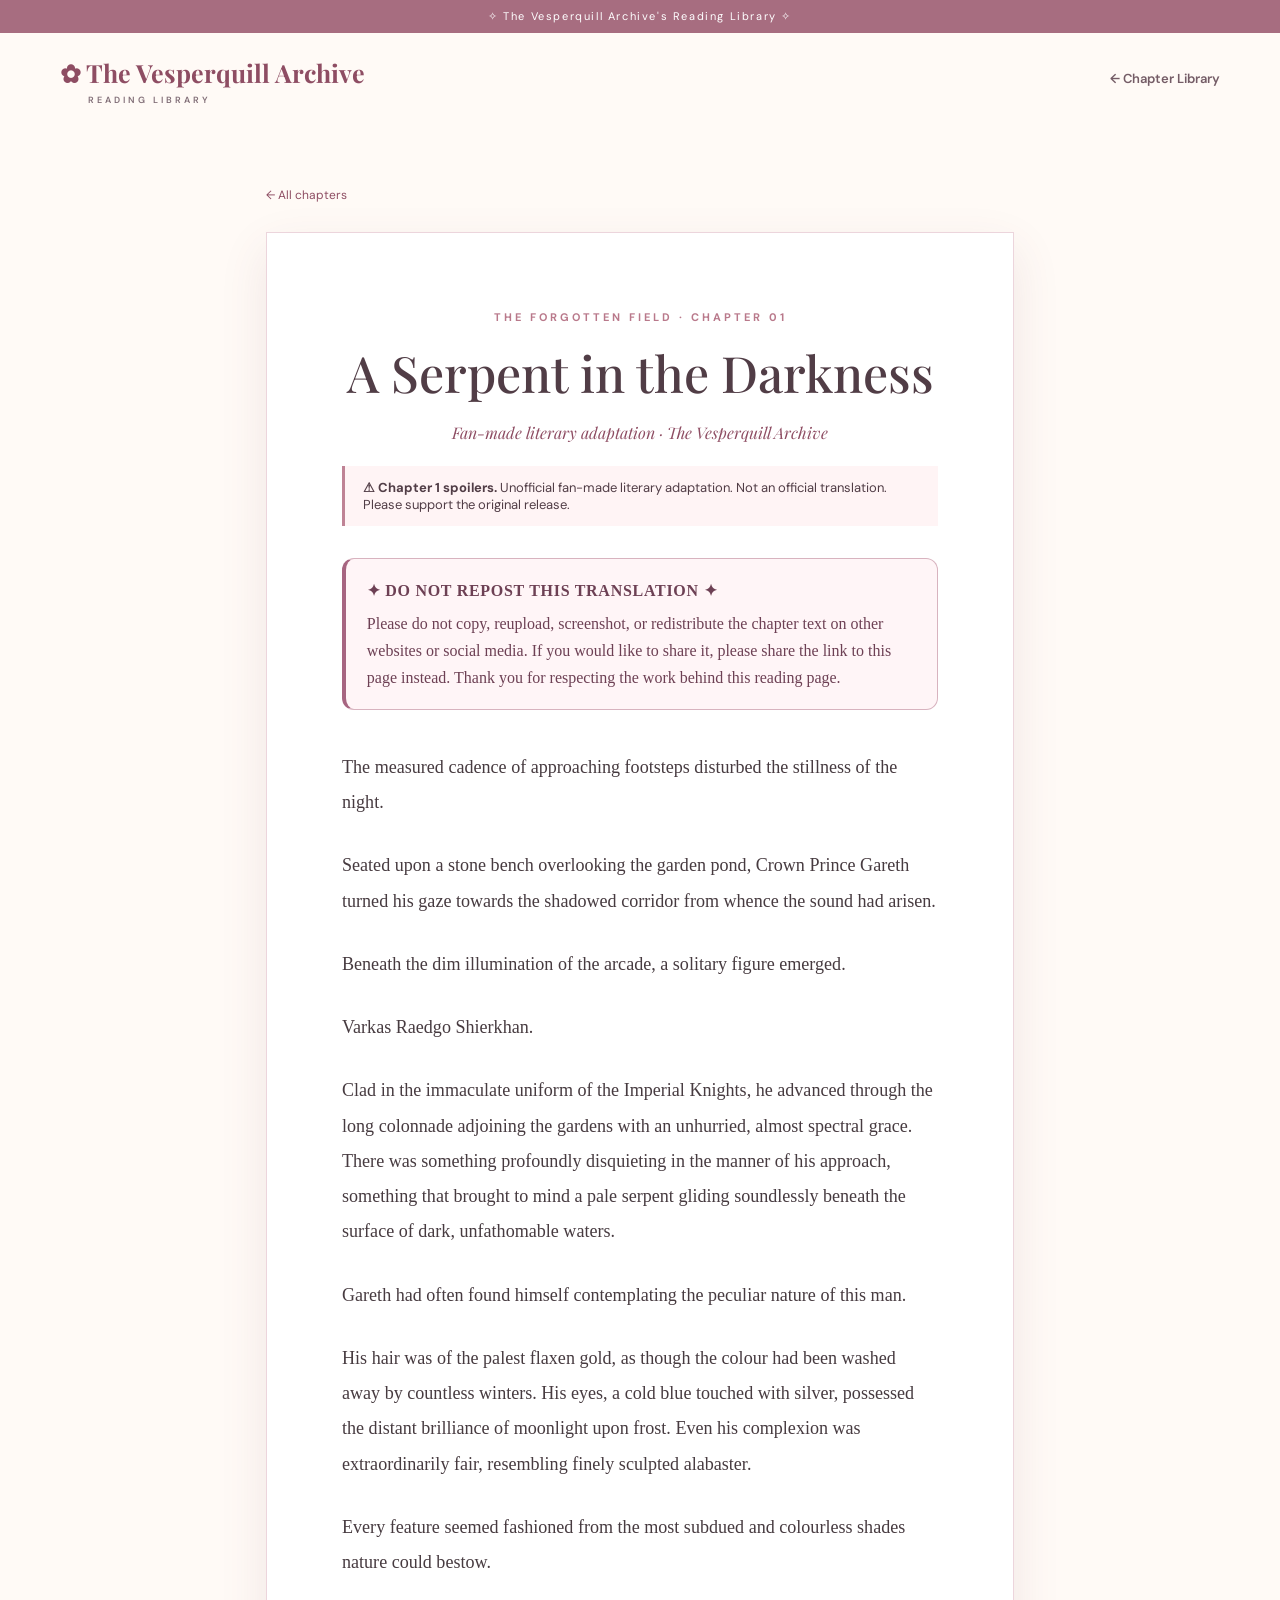
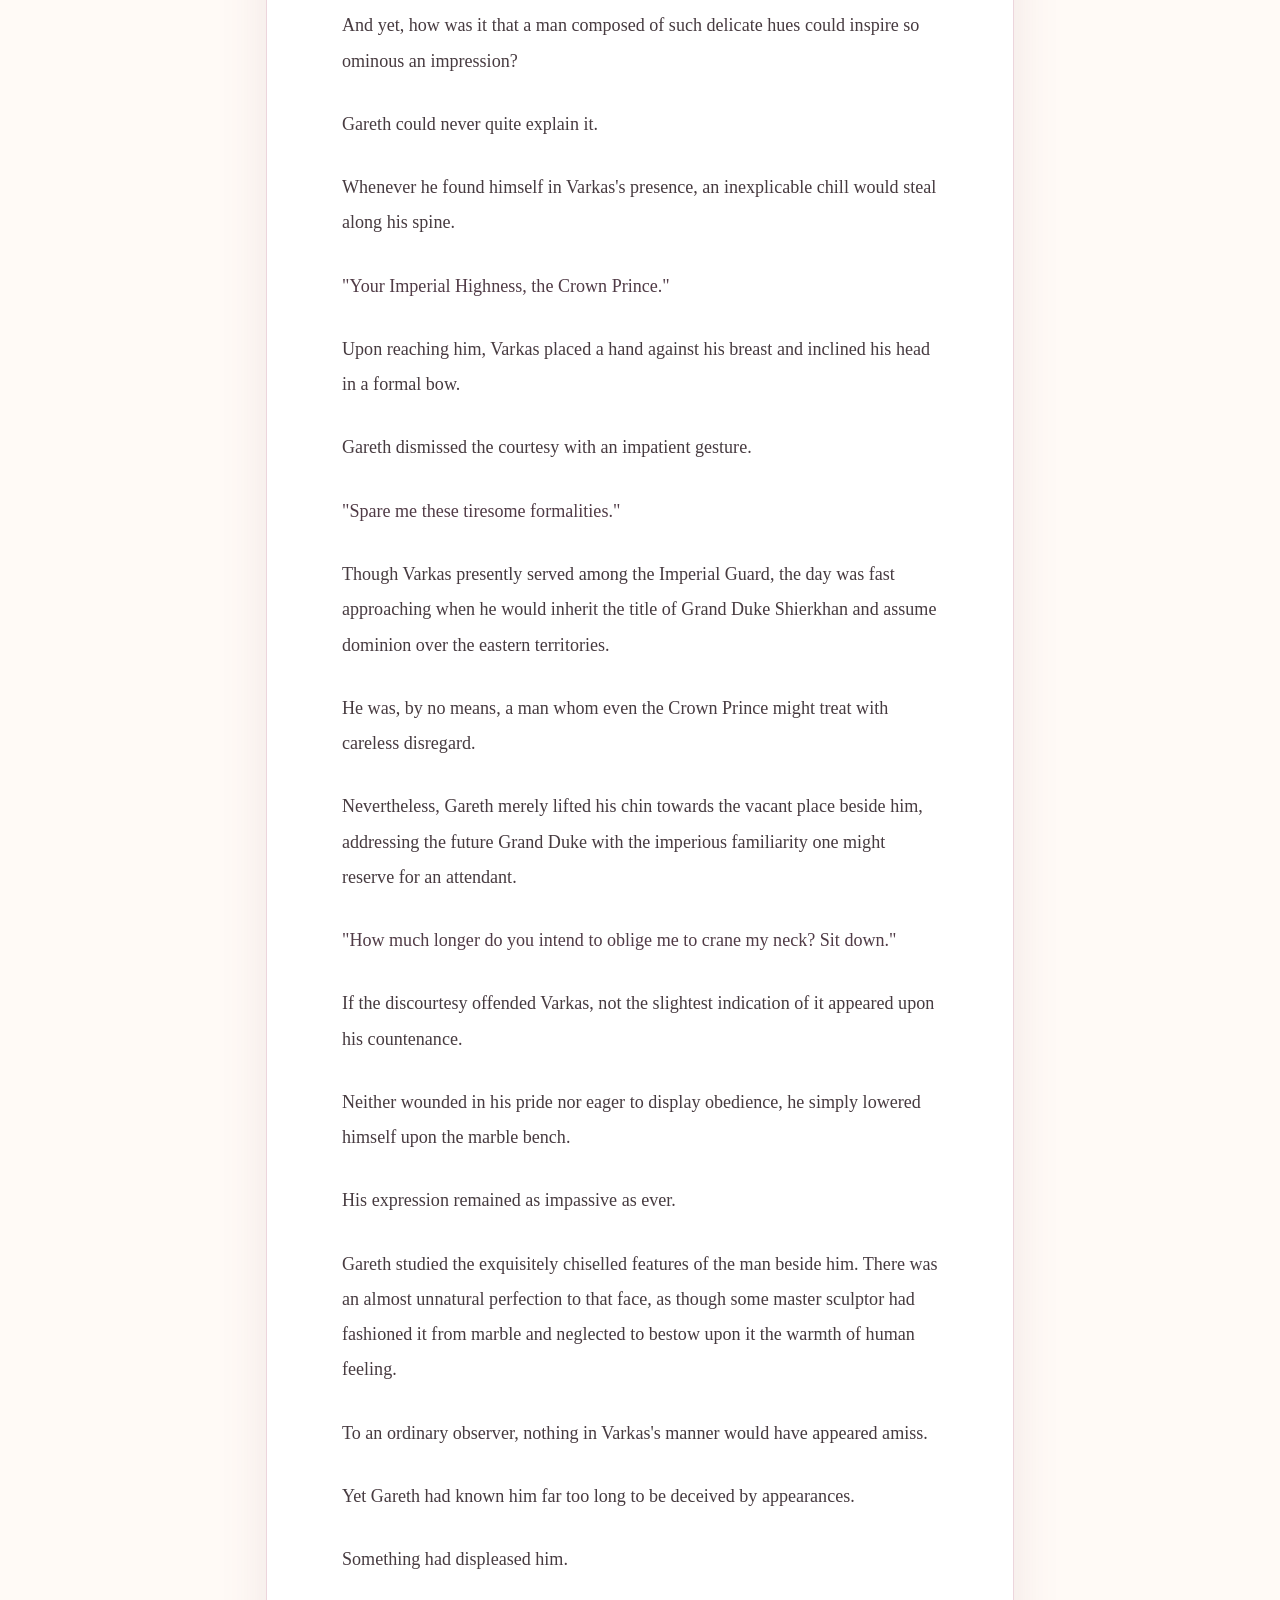
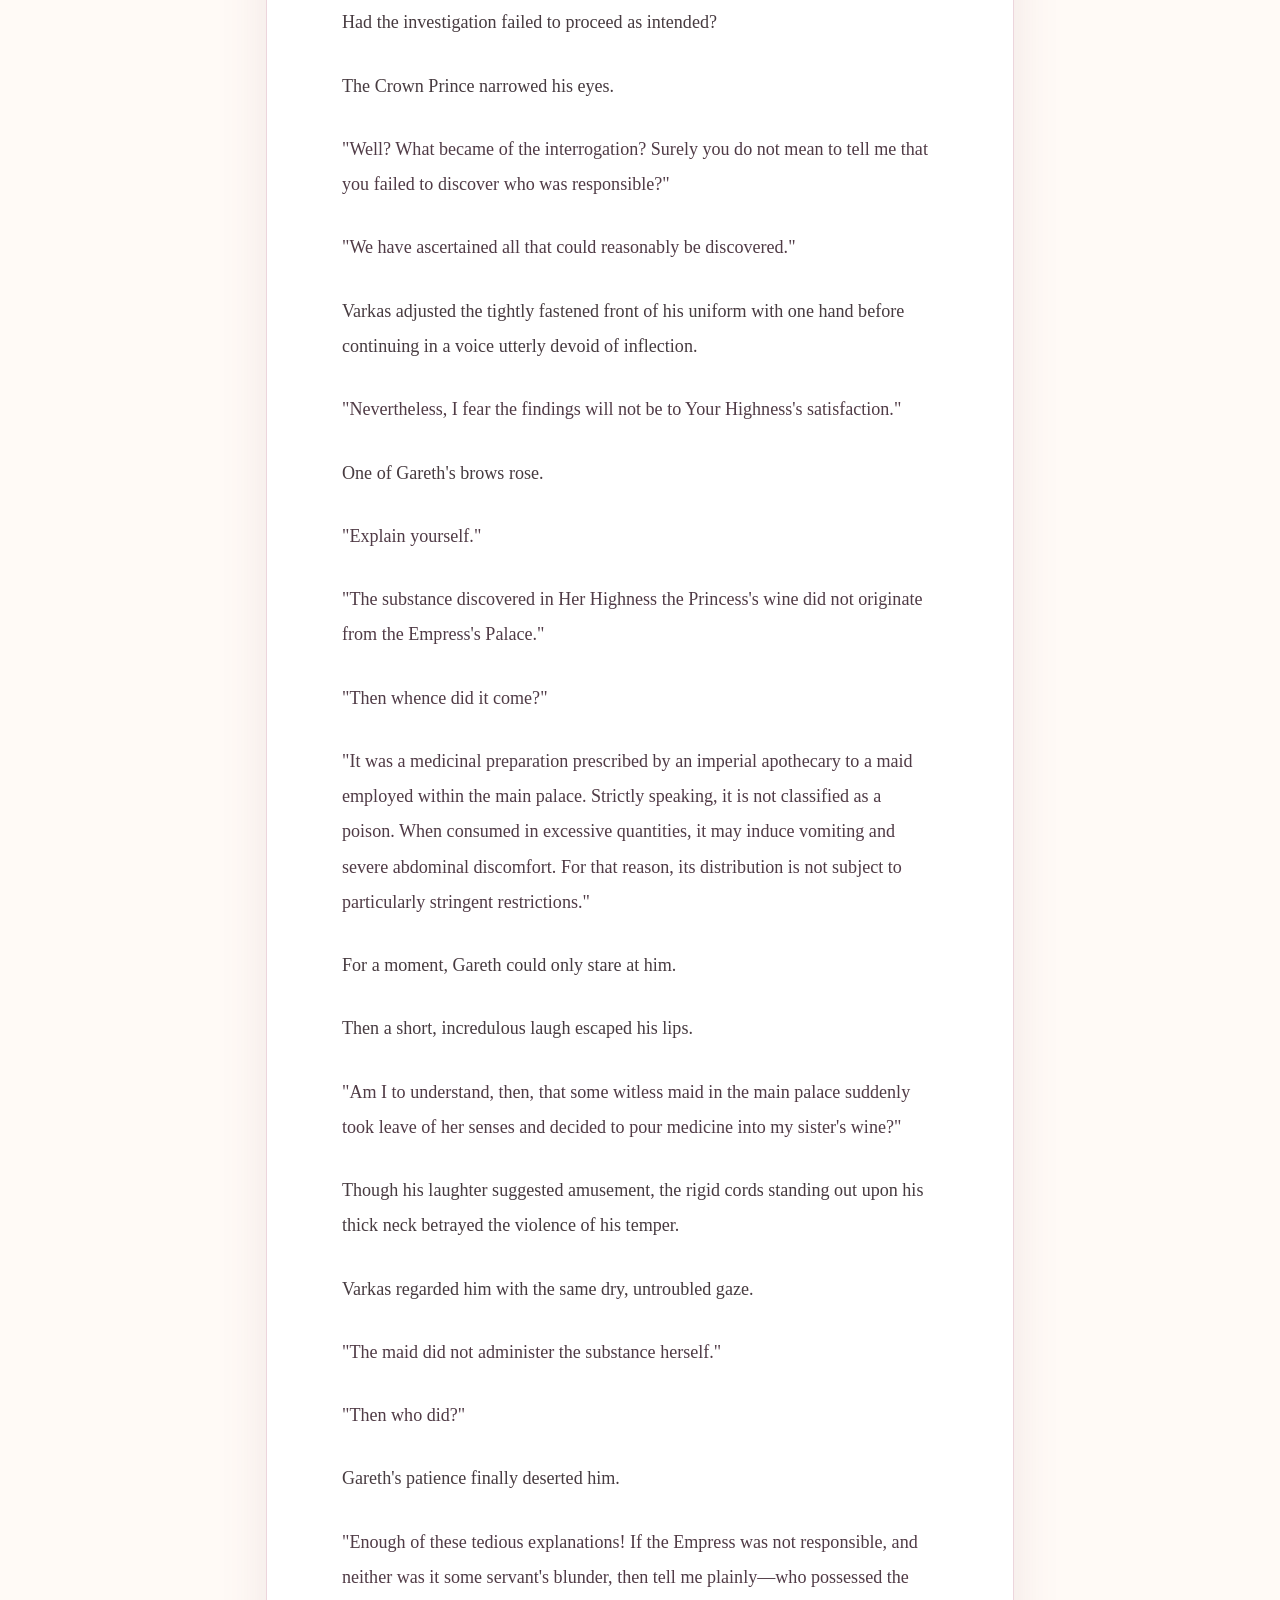
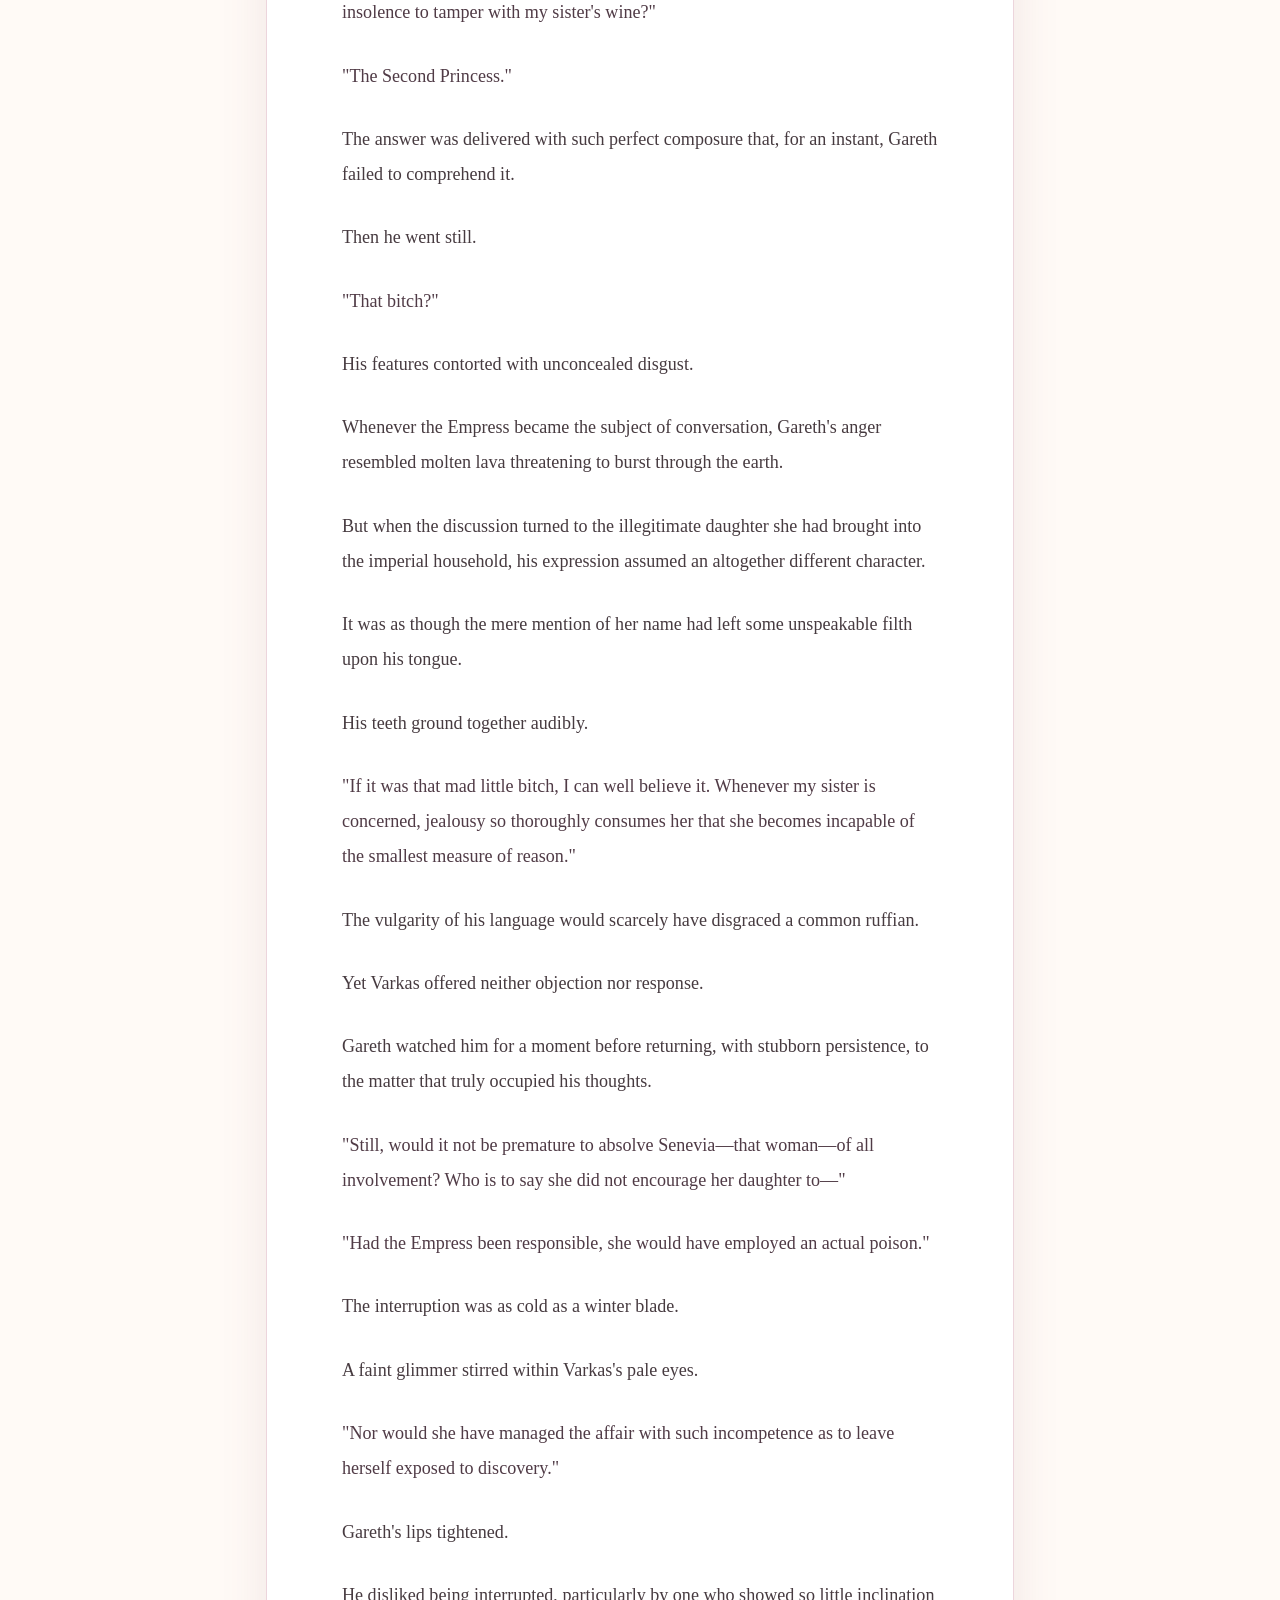
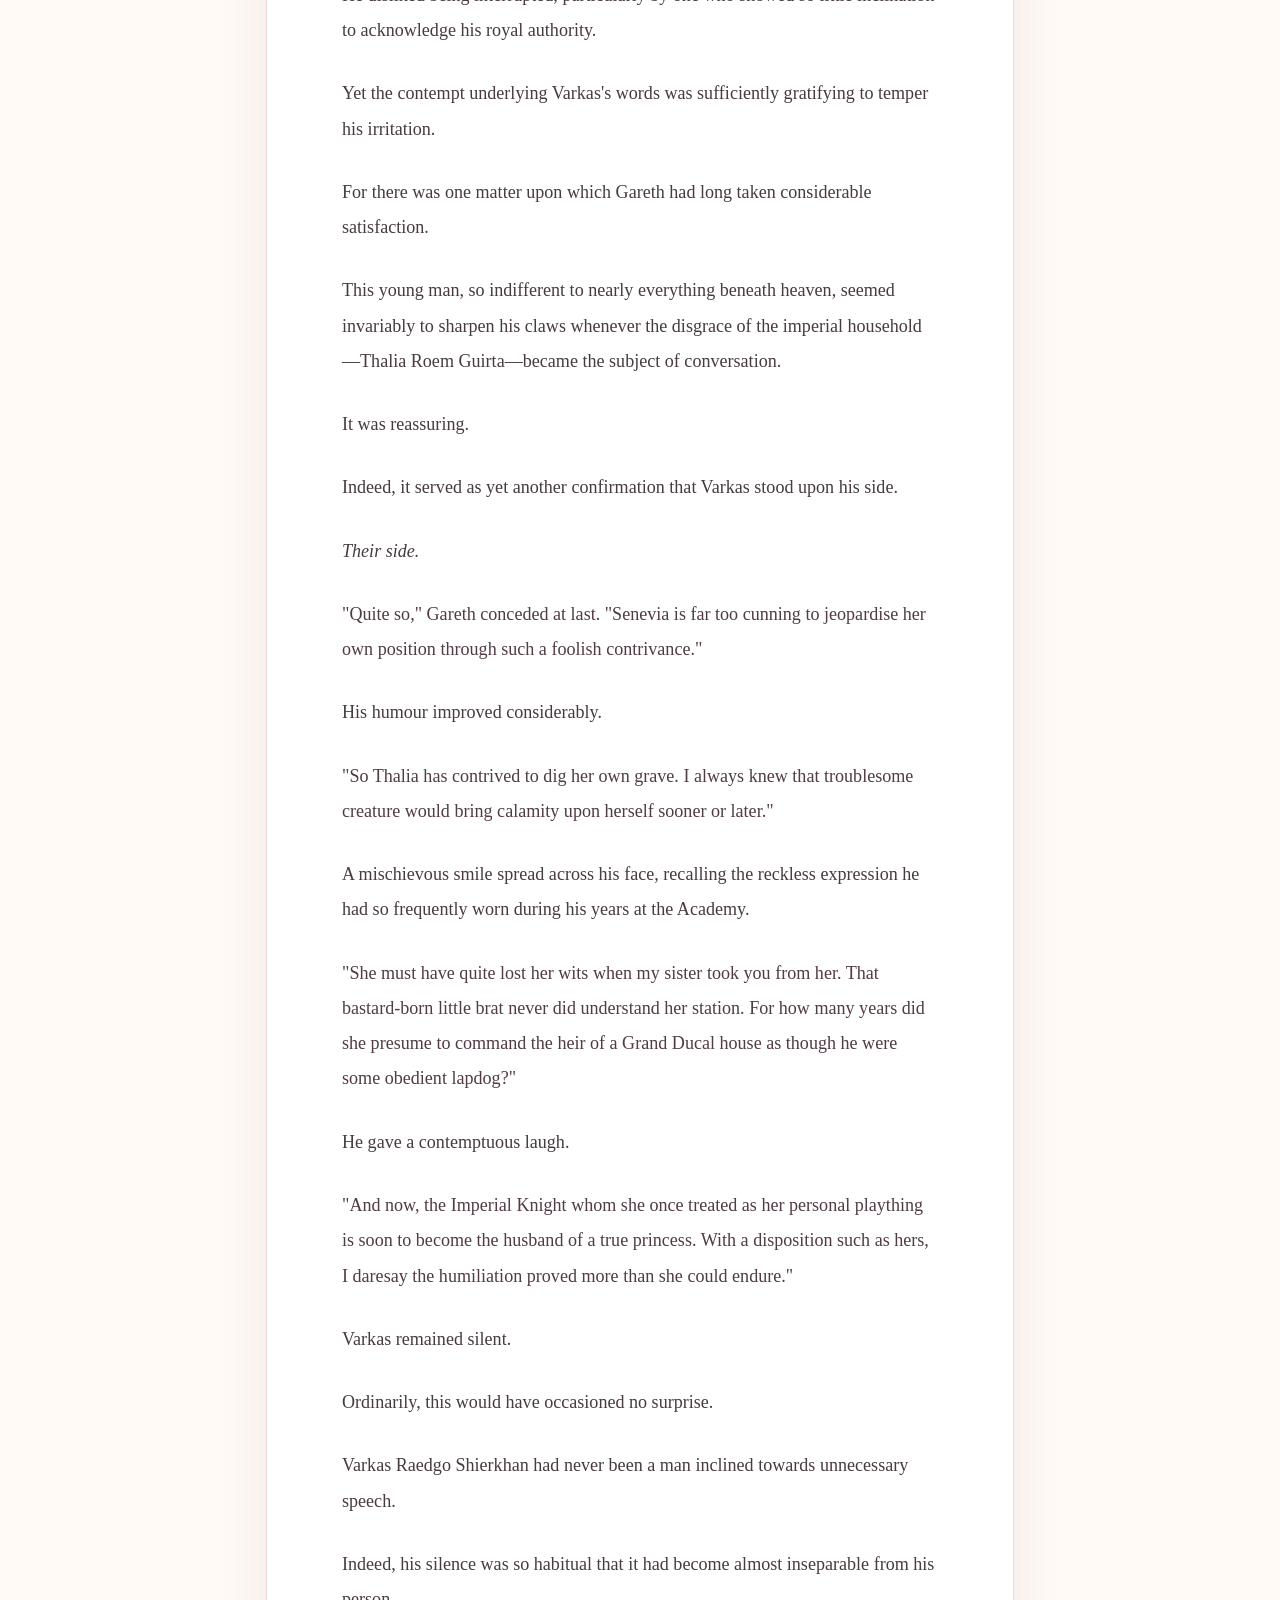
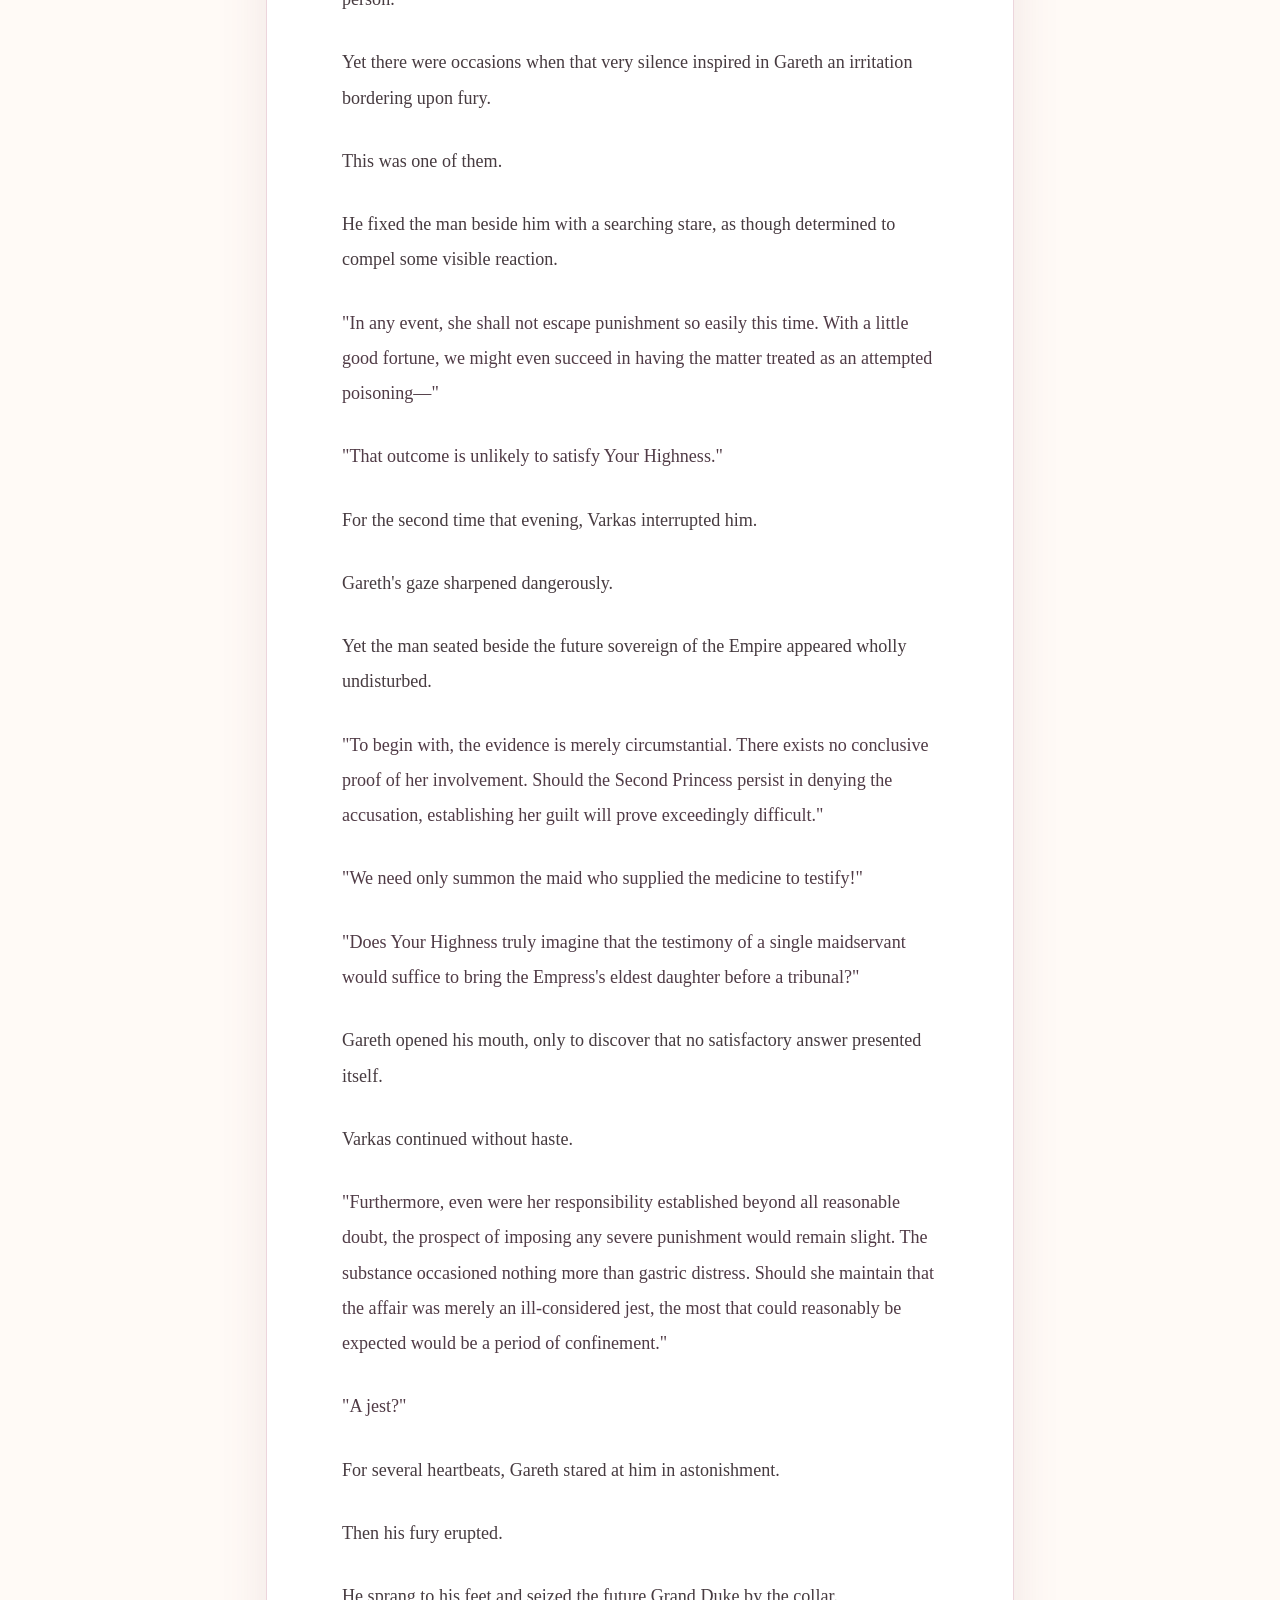
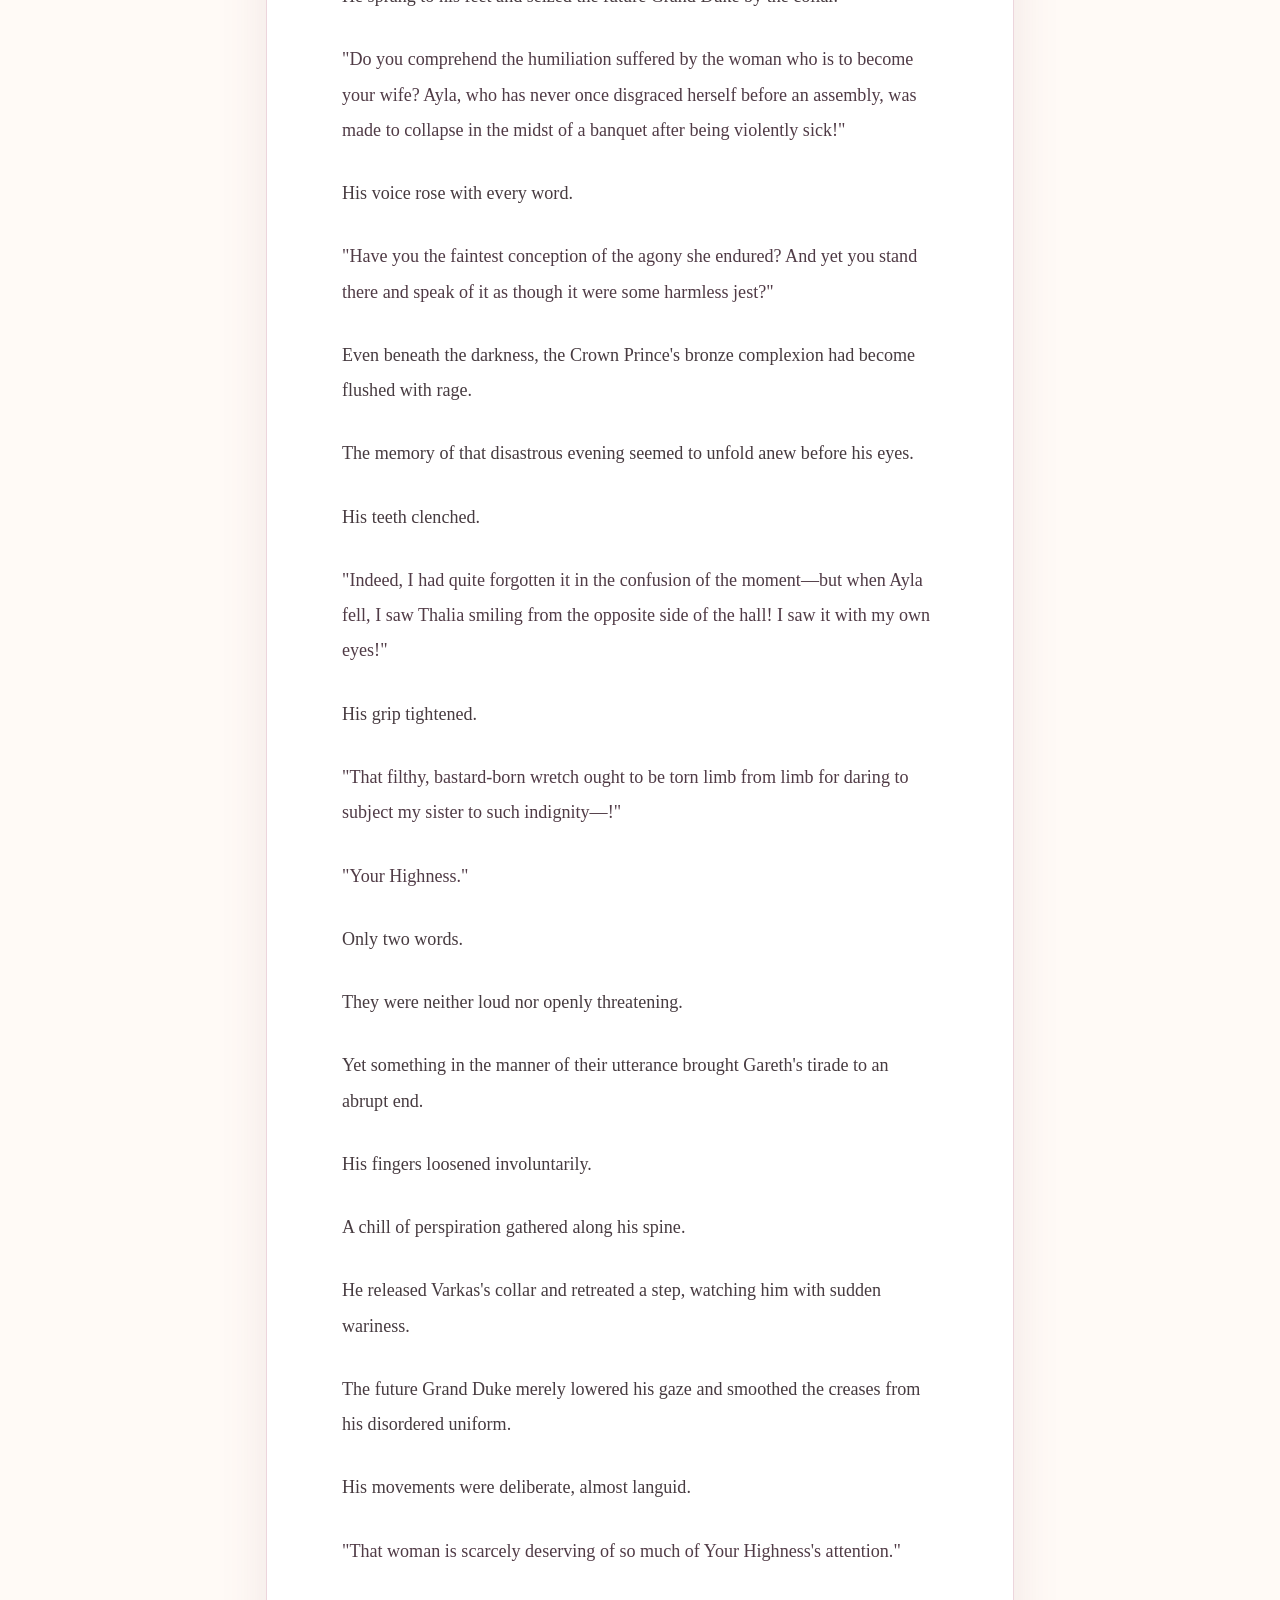
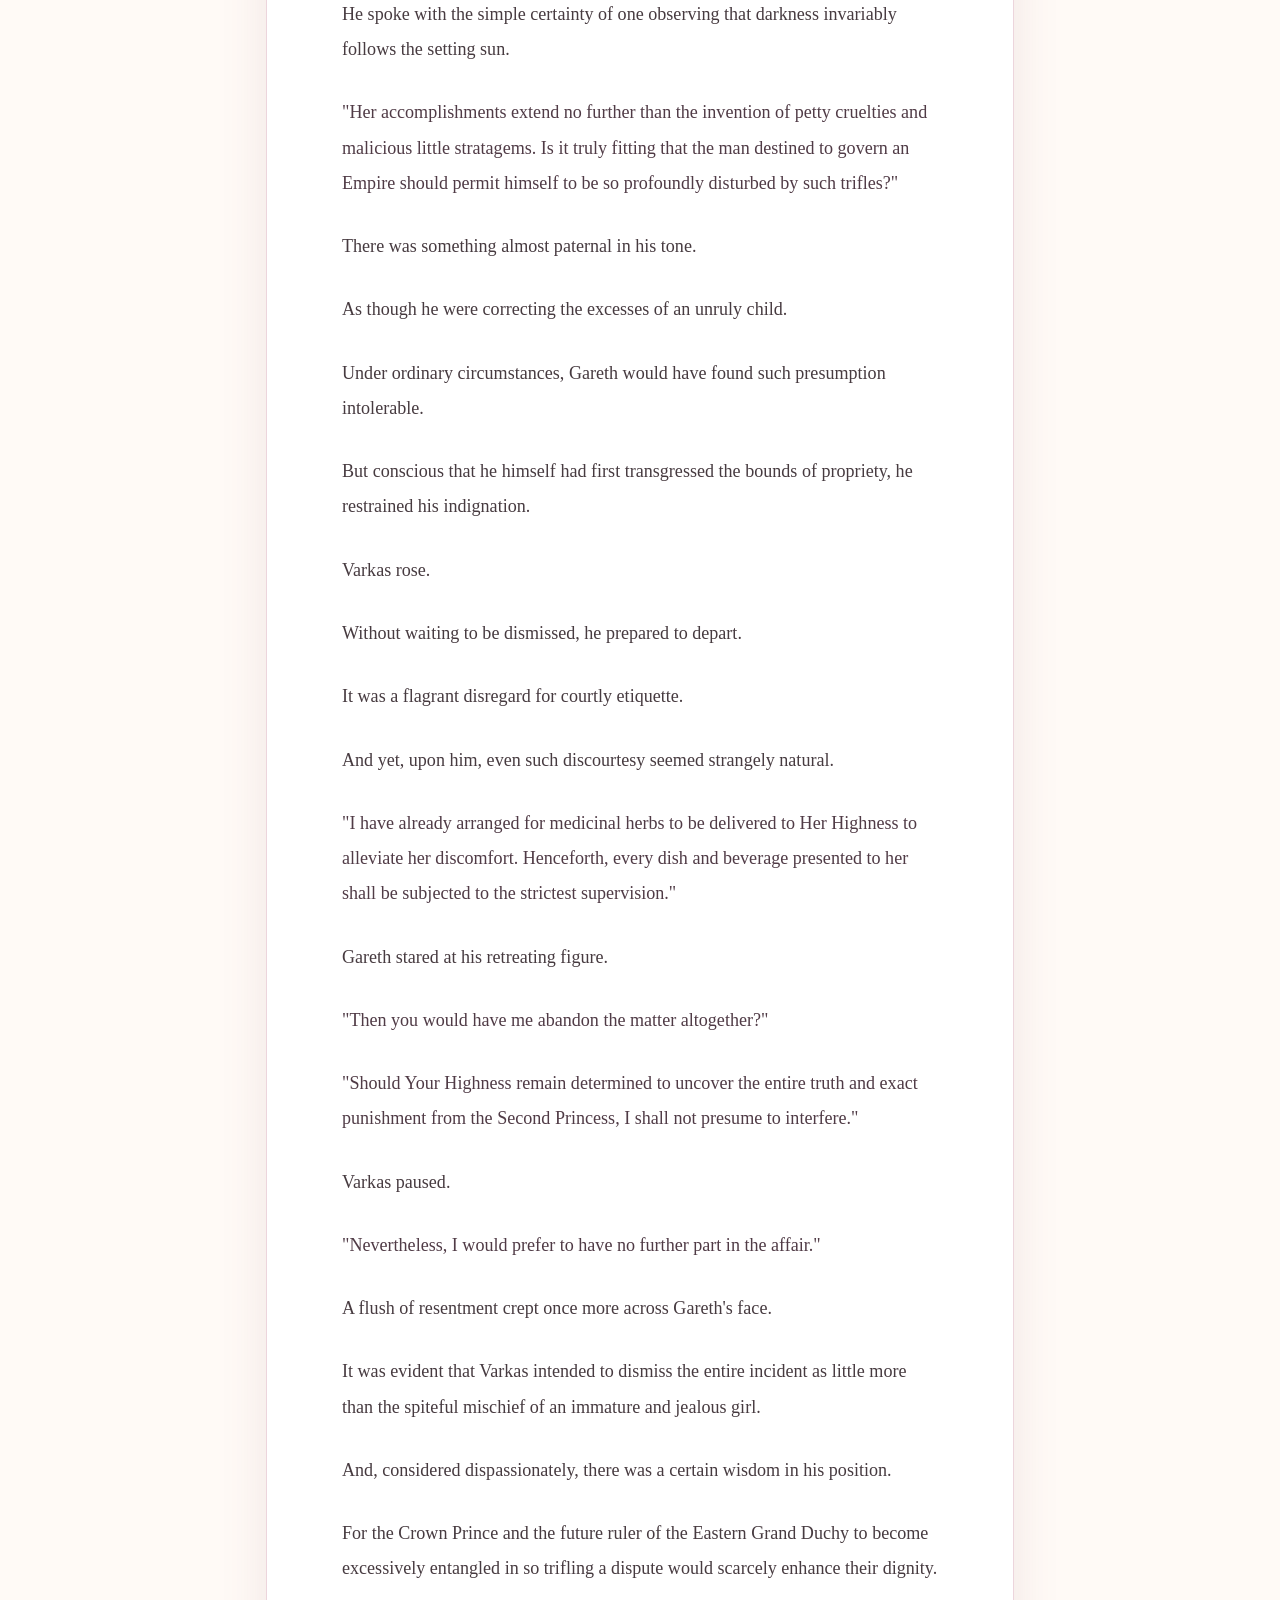
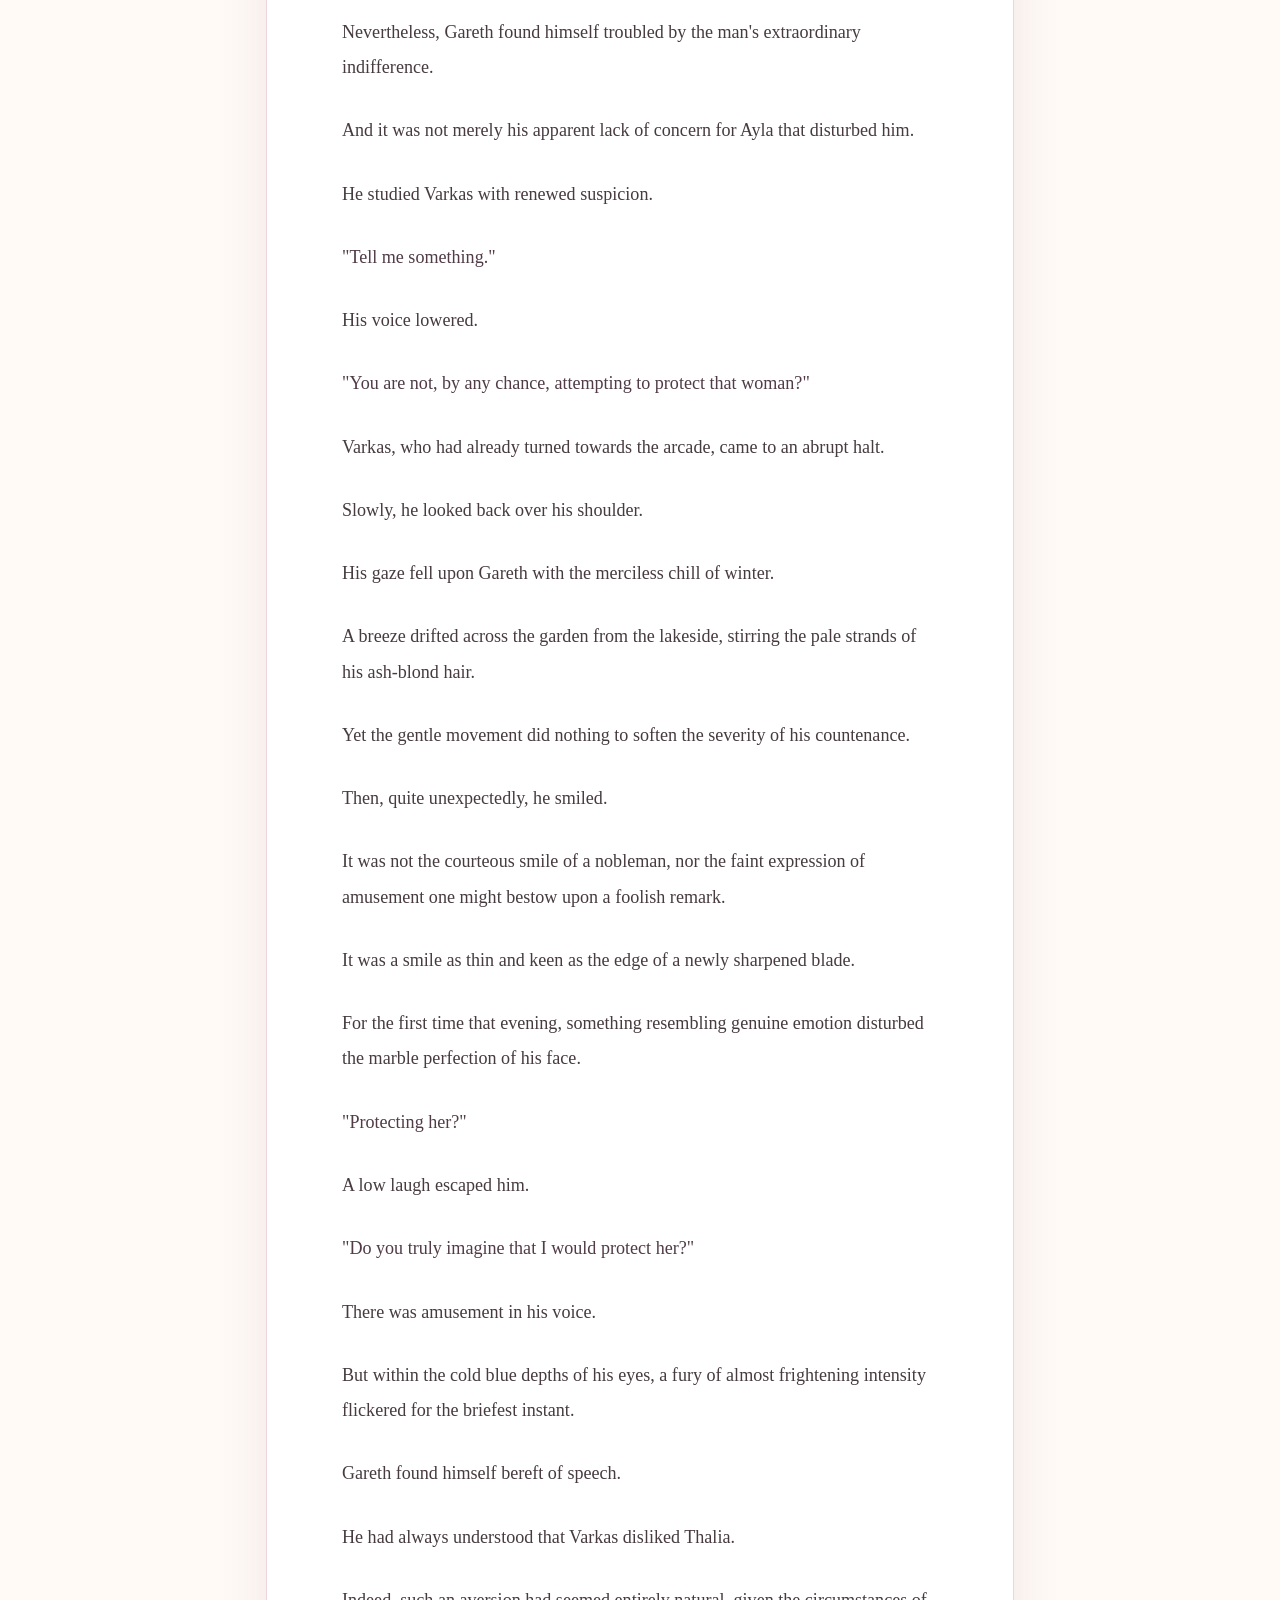
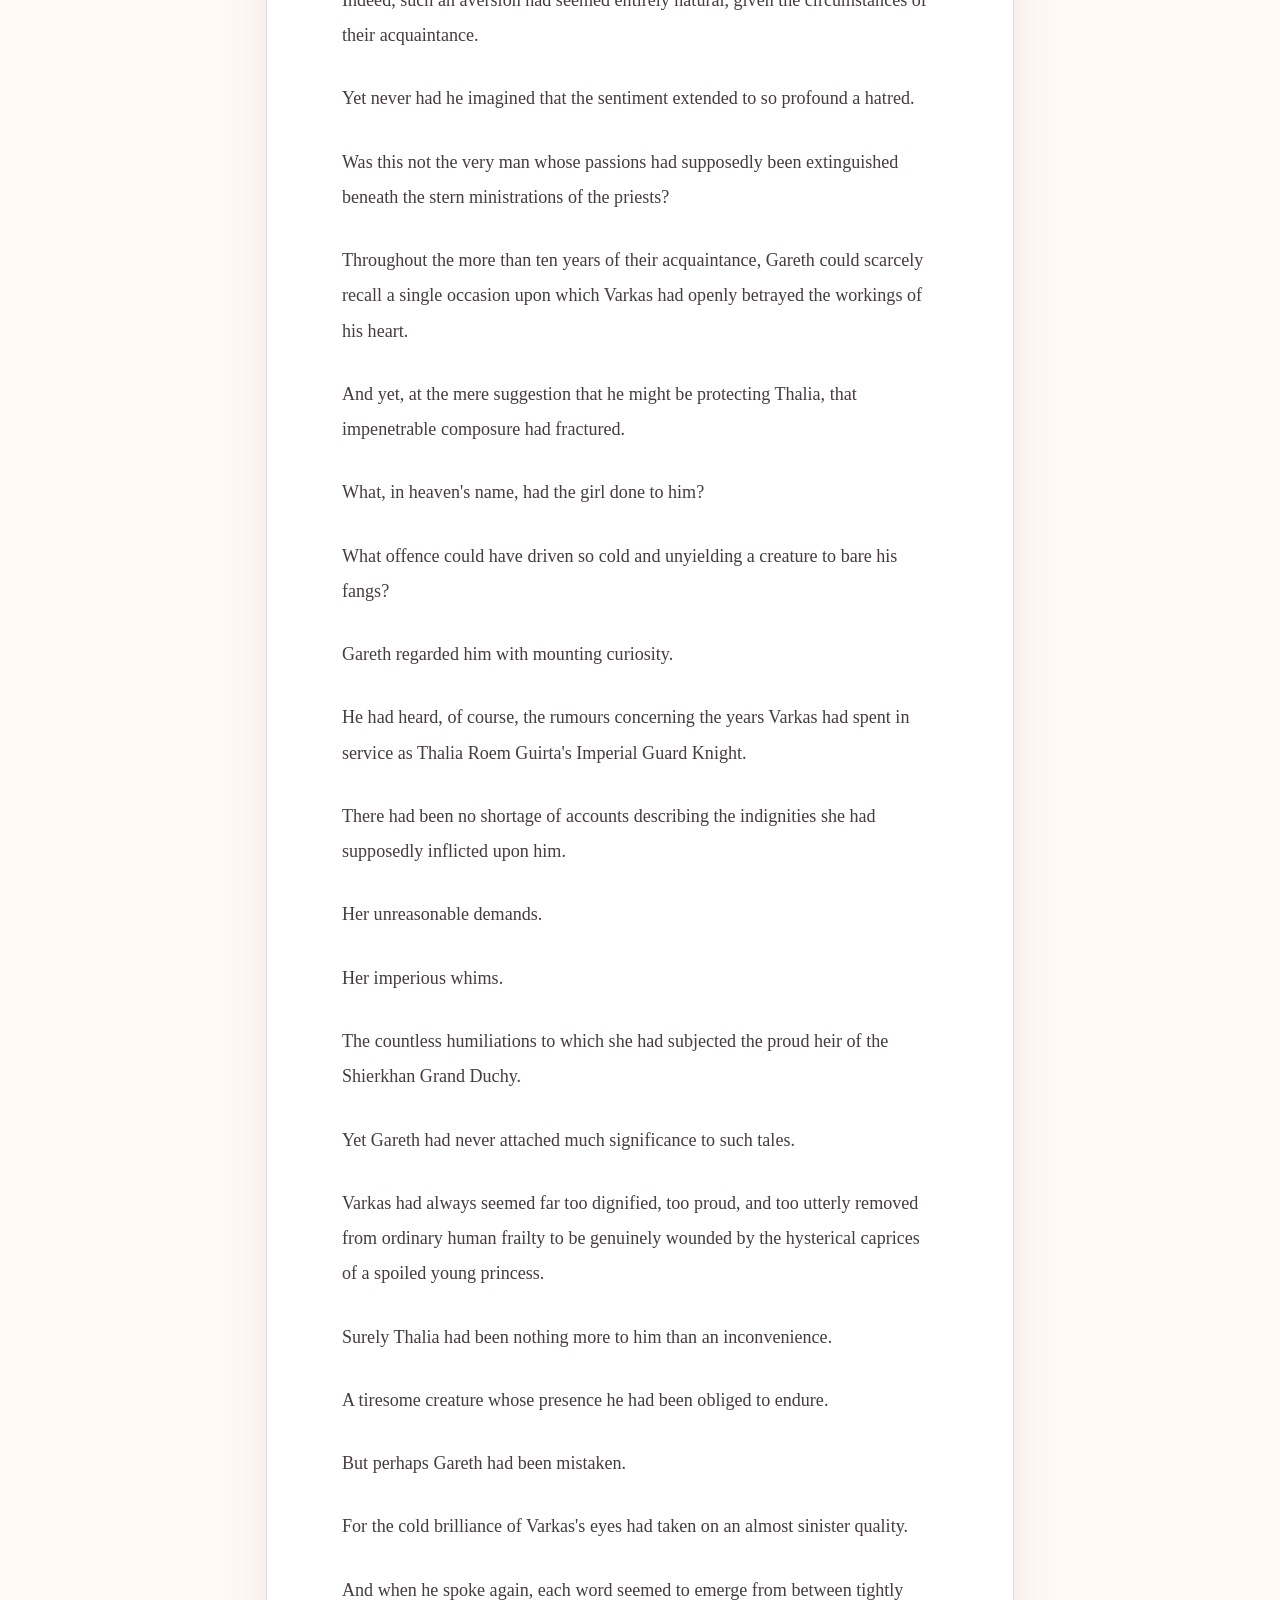
==== commit b25107da: "Add files via upload" ====
--- a/chapters/chapter-1.html
+++ b/chapters/chapter-1.html
@@ -3,8 +3,8 @@
 <head>
   <meta charset="utf-8">
   <meta name="viewport" content="width=device-width, initial-scale=1">
-  <meta name="description" content="ChaChiLu's Chapter 1 reading companion for The Forgotten Field: A Serpent in the Darkness.">
-  <title>Chapter 1 — A Serpent in the Darkness | ChaChiLu</title>
+  <meta name="description" content="The Vesperquill Archive's Chapter 1 reading companion for The Forgotten Field: A Serpent in the Darkness.">
+  <title>Chapter 1 | The Vesperquill Archive</title>
   <link rel="stylesheet" href="../styles.css">
   <style>
     .novel-reading {max-width: 670px; margin: 2.5rem auto 0; color: #473b40; font-family: Georgia, 'Times New Roman', serif; font-size: 1.13rem; line-height: 1.95;}
@@ -18,9 +18,9 @@
   </style>
 </head>
 <body>
-  <div class="announcement">✧ ChaChiLu's Reading Library ✧</div>
+  <div class="announcement">✧ The Vesperquill Archive's Reading Library ✧</div>
   <header class="header">
-    <a class="brand" href="../index.html">✿ ChaChiLu <span>READING LIBRARY</span></a>
+    <a class="brand" href="../index.html">✿ The Vesperquill Archive <span>READING LIBRARY</span></a>
     <nav style="display:flex"><a href="../index.html#chapters">← Chapter Library</a></nav>
   </header>
   <main class="reader">
@@ -28,8 +28,9 @@
     <article class="reader-panel">
       <span class="eyebrow">THE FORGOTTEN FIELD · CHAPTER 01</span>
       <h1>A Serpent in the Darkness</h1>
-      <p class="subtitle">Fan-made literary adaptation · ChaChiLu</p>
+      <p class="subtitle">Fan-made literary adaptation · The Vesperquill Archive</p>
       <div class="spoiler"><strong>⚠ Chapter 1 spoilers.</strong> Unofficial fan-made literary adaptation. Not an official translation. Please support the original release.</div>
+      <aside class="repost-notice"><strong>✦ DO NOT REPOST THIS TRANSLATION ✦</strong>Please do not copy, reupload, screenshot, or redistribute the chapter text on other websites or social media. If you would like to share it, please share the link to this page instead. Thank you for respecting the work behind this reading page.</aside>
       <div class="novel-reading">
         <p>The measured cadence of approaching footsteps disturbed the stillness of the night.</p>
         <p>Seated upon a stone bench overlooking the garden pond, Crown Prince Gareth turned his gaze towards the shadowed corridor from whence the sound had arisen.</p>
@@ -234,11 +235,13 @@
         <div class="scene-break">✧ ♡ ✧</div>
         <p class="ending">End of Chapter One</p>
       </div>
-      <p class="chapter-credit">✿ ChaChiLu · A little library of heartache ♡</p>
+      <p class="chapter-credit">✿ The Vesperquill Archive · A little library of heartache ♡</p>
       <div class="reader-disclaimer">Unofficial fan-made literary adaptation; the text has been rephrased for readability and atmosphere. <em>The Forgotten Field</em> is the work of Kim Suji; rights to the original novel, characters and any official artwork belong to their respective rights holders. No original manhwa artwork is used on this page. Please support the official release.</div>
+      <aside class="repost-notice"><strong>✦ DO NOT REPOST THIS TRANSLATION ✦</strong>Please do not copy, reupload, screenshot, or redistribute the chapter text on other websites or social media. If you would like to share it, please share the link to this page instead. Thank you for respecting the work behind this reading page.</aside>
+      <section class="chapter-comments" aria-label="Reader comments"><h2>✧ Reader Comments</h2><p>Share your thoughts about this chapter! Please be respectful, and mark spoilers for later chapters.</p><div id="giscus-comments"><p id="comments-setup-note" class="comments-setup">Comments will open after the site owner connects GitHub Discussions. Readers will sign in with GitHub to participate.</p></div></section>
       <div class="reader-nav"><span class="disabled">← Previous chapter</span><a href="../index.html#chapters">Chapter library →</a></div>
     </article>
   </main>
-  <footer>✿ ChaChiLu <span>Made for readers, with love. ♡</span><a href="../index.html">Home ↑</a></footer>
-</body>
+  <footer>✿ The Vesperquill Archive <span>Made for readers, with love. ♡</span><a href="../index.html">Home ↑</a></footer>
+<script src="../comments-config.js"></script><script src="../comments.js"></script></body>
 </html>
--- a/styles.css
+++ b/styles.css
@@ -5,3 +5,11 @@
 .cover-frame{background:radial-gradient(circle at 50% 30%,#fff9f5 0%,#f6dbe3 52%,#dcaebd 100%);border:9px solid white;}
 .ornate-art{height:100%;display:flex;flex-direction:column;align-items:center;justify-content:center;text-align:center;color:#98576d;border:2px solid rgba(166,99,120,.4);margin:13px;border-radius:160px 160px 4px 4px;padding:20px 8px;gap:12px;}
 .ornate-top{font-size:25px;letter-spacing:12px}.ornate-flower{font-size:100px;line-height:1;color:#c17c94;text-shadow:0 4px 15px #fff}.ornate-name{font:italic 37px Georgia,serif}.ornate-line{letter-spacing:9px}.ornate-bottom{font-size:9px;letter-spacing:2px}.cover-label{background:linear-gradient(transparent,rgba(105,49,75,.82));}
+
+/* Reader notices and chapter discussions */
+.repost-notice{margin:2rem 0;padding:1.1rem 1.3rem;border:1px solid #d8b3bf;border-left:4px solid #a76581;border-radius:12px;background:#fff5f7;color:#6d4054;font-family:Georgia,serif;line-height:1.7}
+.repost-notice strong{display:block;letter-spacing:.045em;margin-bottom:.35rem}
+.chapter-comments{margin:2.5rem 0 1rem;padding:1.4rem;border:1px solid #e5cfd5;border-radius:14px;background:#fffaf8}
+.chapter-comments h2{font:normal 1.55rem Georgia,serif;color:#70445a;margin:0 0 .5rem}
+.chapter-comments p{color:#705f67;line-height:1.6}
+.comments-setup{font-size:.95rem;background:#fff2f4;border-radius:8px;padding:.9rem 1rem}
